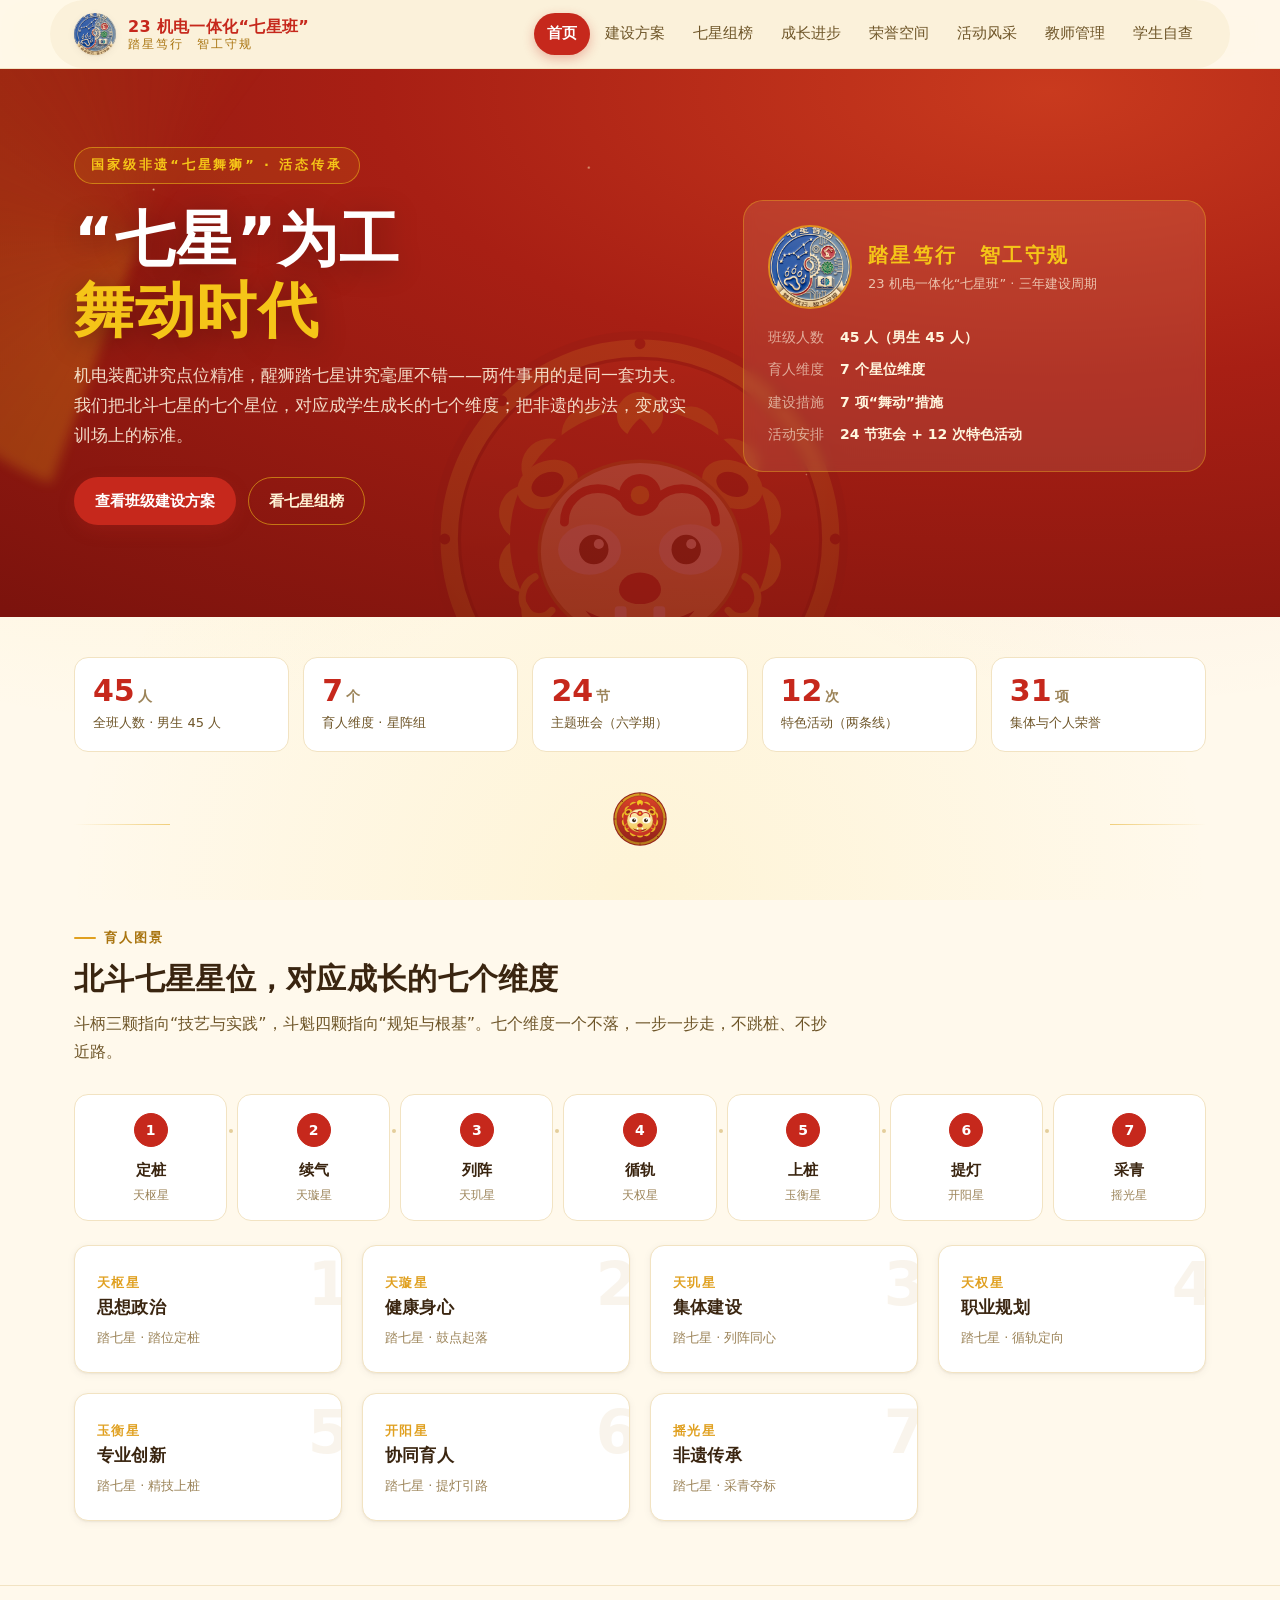
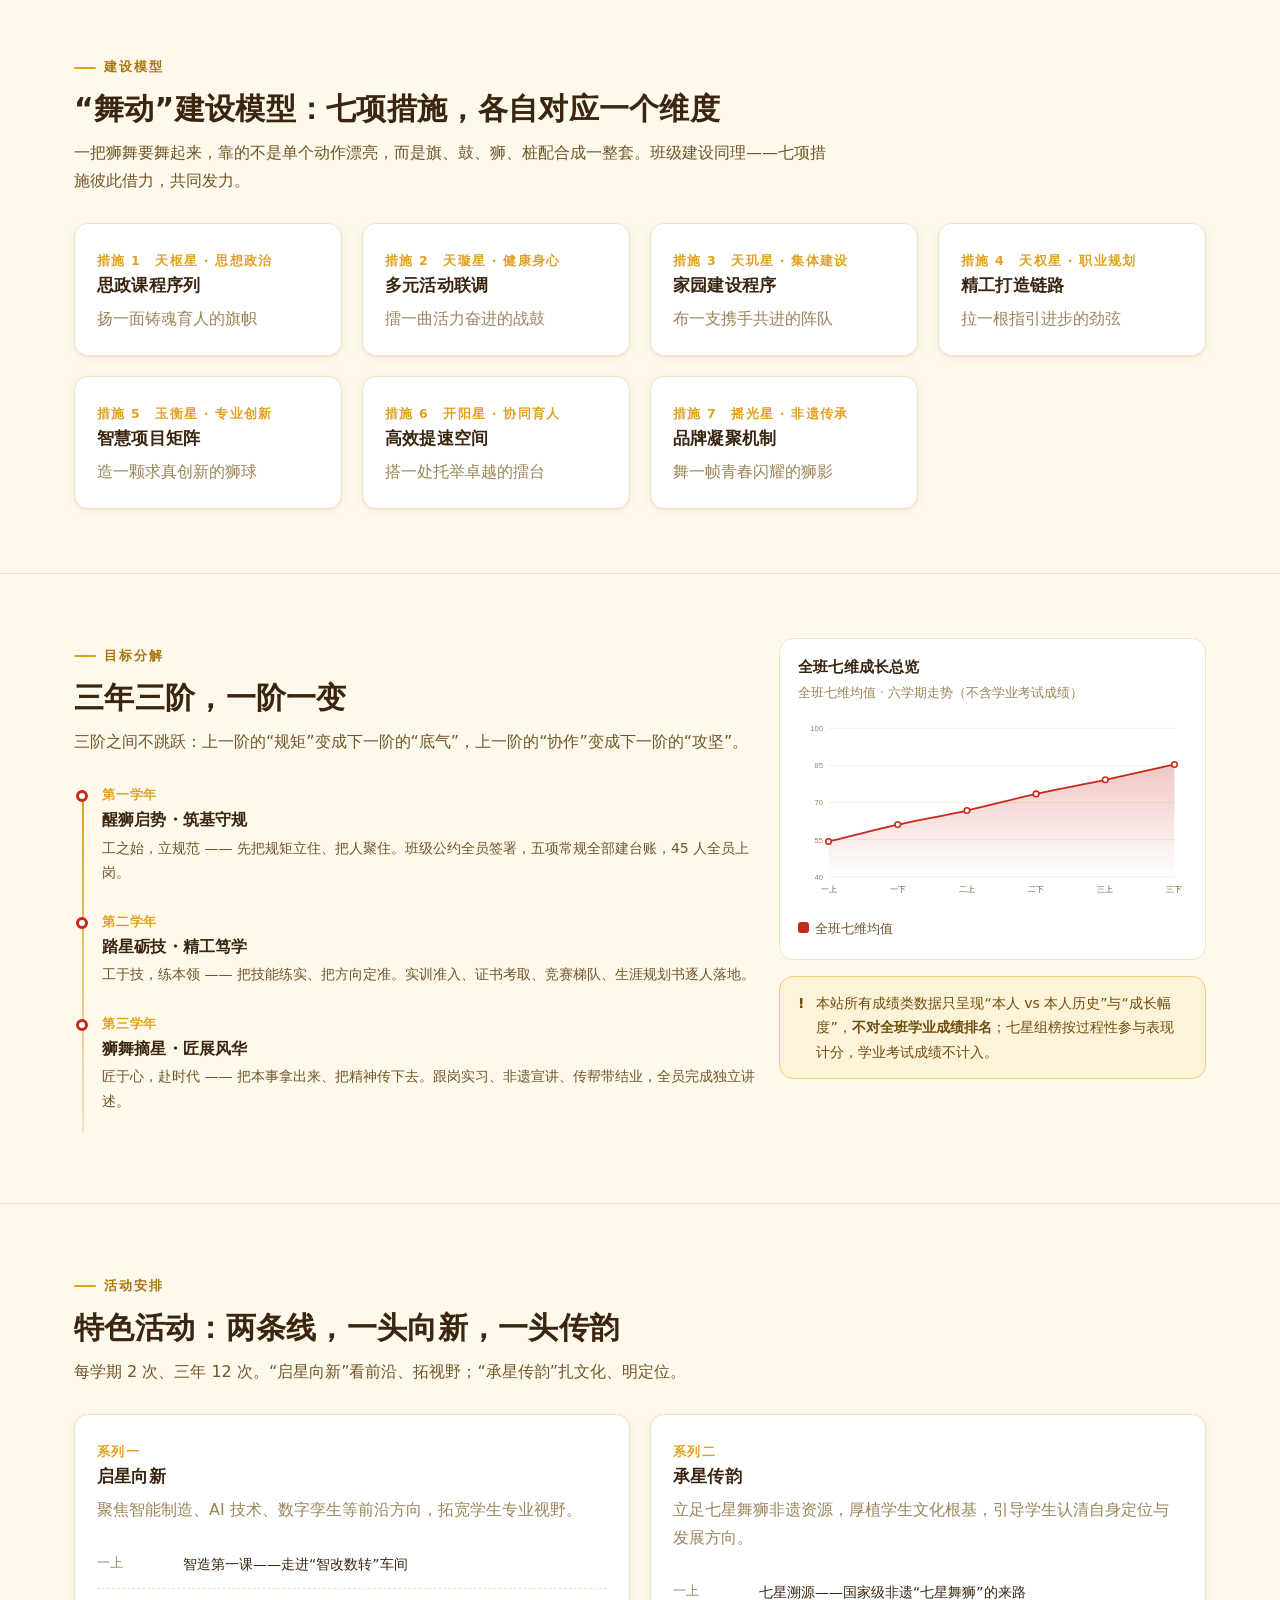
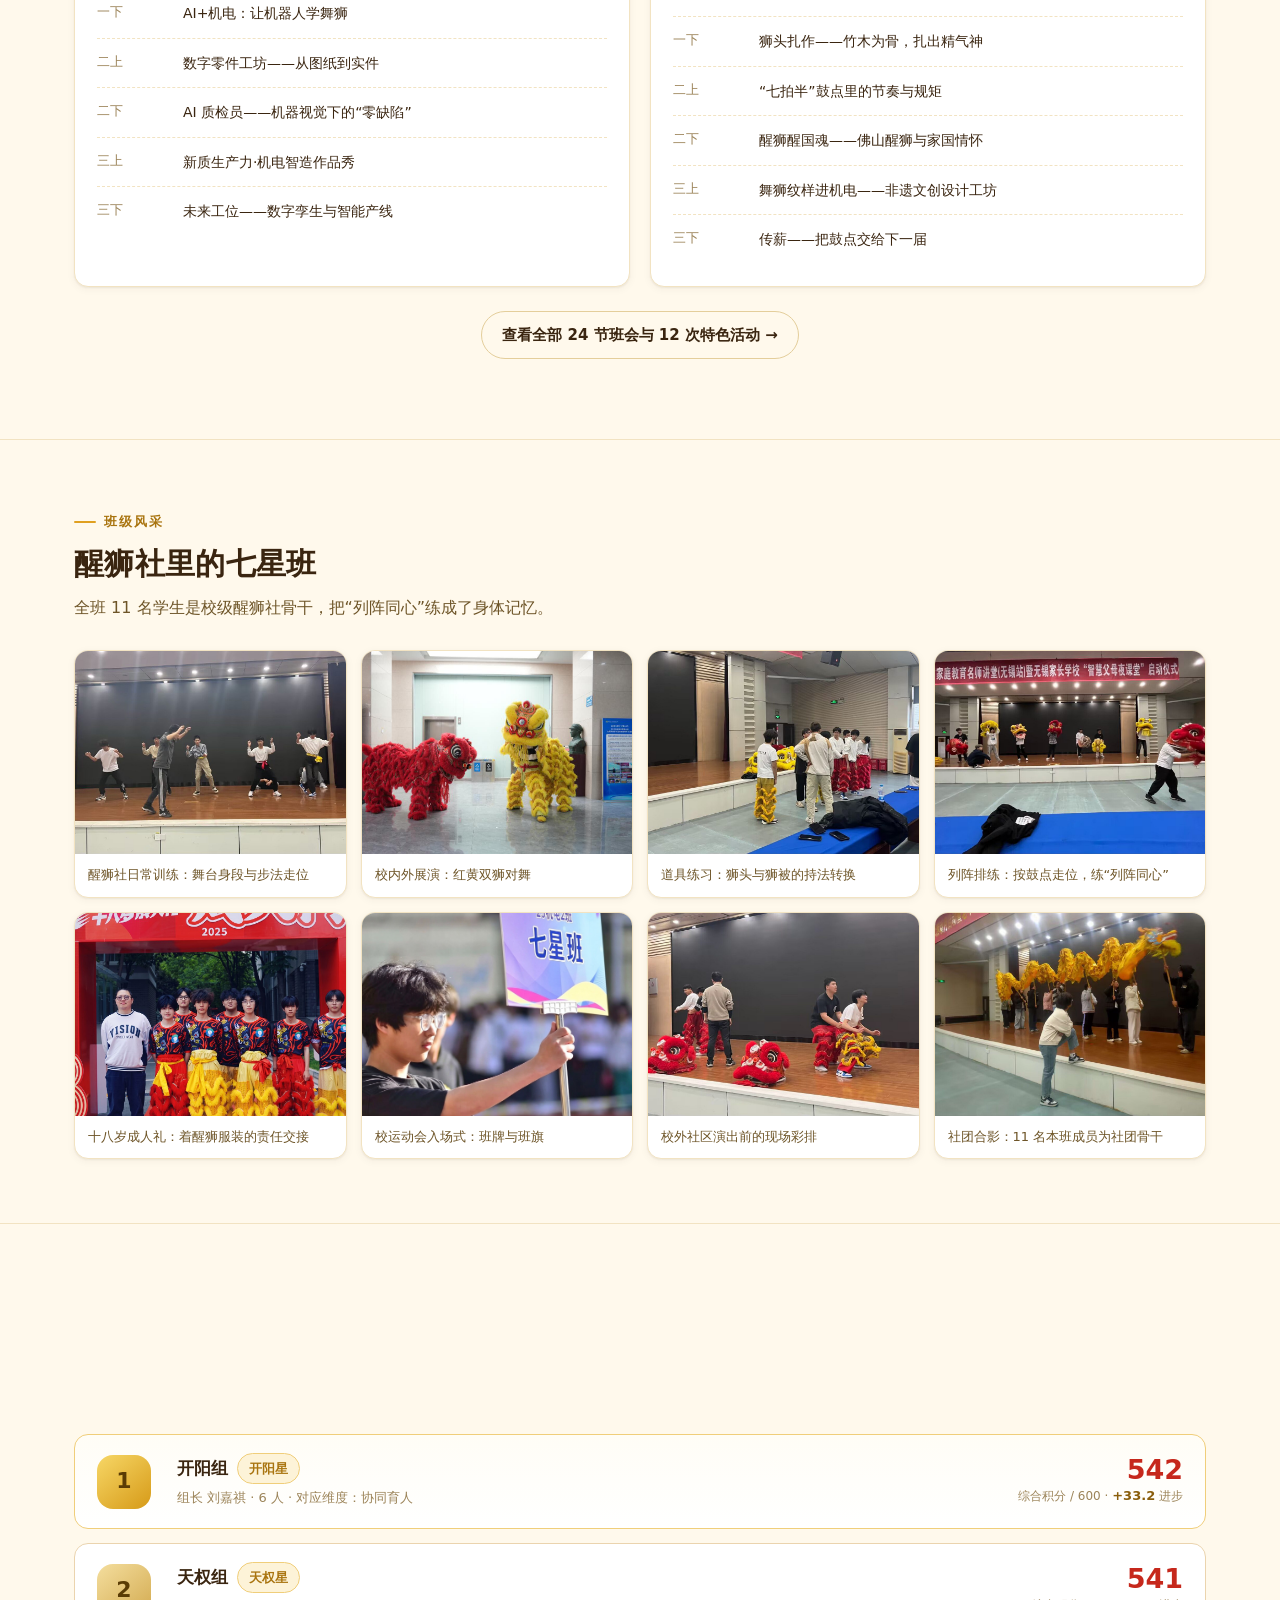
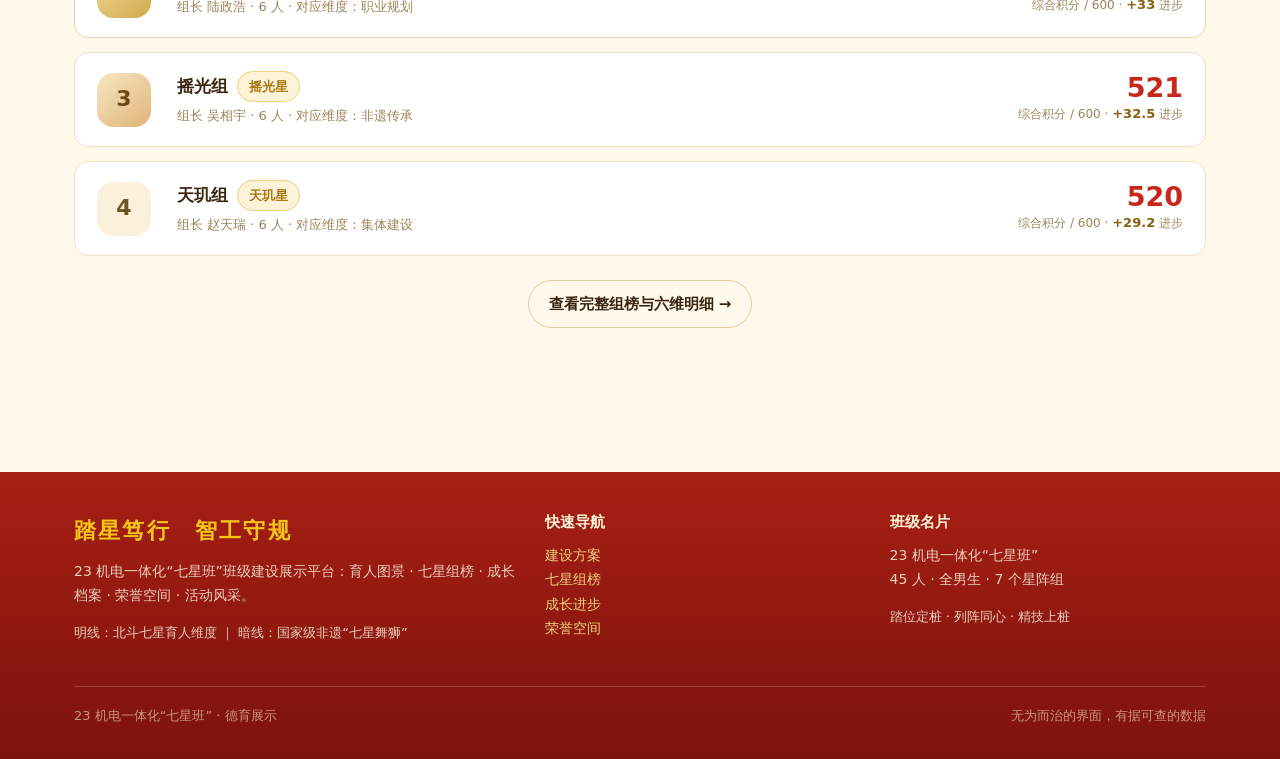
==== index.html @ bb351f82 "初始提交：23 机电一体化七星班班级网站（含活动风采页非遗学习区）" ====
<!DOCTYPE html>
<html lang="zh-CN">
<head>
<meta charset="UTF-8">
<meta name="viewport" content="width=device-width, initial-scale=1">
<title>首页 · 23 机电一体化“七星班”</title>
<meta name="description" content="23 机电一体化“七星班”班级建设展示平台：踏七星育人图景、舞动建设模型、七星组榜、成长进步与荣誉空间。">
<link rel="icon" href="assets/img/badge.jpg">
<link rel="stylesheet" href="assets/css/base.css">
<link rel="stylesheet" href="assets/css/components.css">
<link rel="stylesheet" href="assets/css/pages.css">
</head>
<body>
<a class="skip-link" href="#main">跳到主要内容</a>

<header class="site-header">
  <div class="wrap bar">
    <a class="brand" href="index.html">
      <img src="assets/img/badge.jpg" alt="七星班班徽：北斗七星、齿轮与醒狮头纹样">
      <span class="t"><b>23 机电一体化“七星班”</b><span>踏星笃行　智工守规</span></span>
    </a>
    <button class="nav-toggle" type="button" aria-label="展开导航" aria-expanded="false"><span></span></button>
    <nav class="nav" aria-label="站点导航">
      <a href="index.html">首页</a>
      <a href="plan.html">建设方案</a>
      <a href="groups.html">七星组榜</a>
      <a href="growth.html">成长进步</a>
      <a href="honor.html">荣誉空间</a>
      <a href="activities.html">活动风采</a>
      <a href="teacher.html">教师管理</a>
      <a href="student.html">学生自查</a>
    </nav>
  </div>
</header>

<main id="main">

  <!-- ============ Hero ============ -->
  <section class="hero">
    <img class="lion-watermark" src="assets/img/lion-crest.svg" alt="" aria-hidden="true" width="420" height="420">
    <div class="wrap hero-side">
      <div>
        <span class="tagline">国家级非遗“七星舞狮” · 活态传承</span>
        <h1>“七星”为工<br><em>舞动时代</em></h1>
        <p class="lead">
          机电装配讲究点位精准，醒狮踏七星讲究毫厘不错——两件事用的是同一套功夫。
          我们把北斗七星的七个星位，对应成学生成长的七个维度；把非遗的步法，变成实训场上的标准。
        </p>
        <div class="cta">
          <a class="btn btn-primary" href="plan.html">查看班级建设方案</a>
          <a class="btn btn-ghost" href="groups.html">看七星组榜</a>
        </div>
      </div>
      <aside class="hero-card">
        <div class="badge-wrap">
          <img src="assets/img/badge.jpg" alt="七星班班徽">
          <div>
            <div class="motto">踏星笃行　智工守规</div>
            <div class="sub">23 机电一体化“七星班” · 三年建设周期</div>
          </div>
        </div>
        <dl>
          <dt>班级人数</dt><dd>45 人（男生 45 人）</dd>
          <dt>育人维度</dt><dd>7 个星位维度</dd>
          <dt>建设措施</dt><dd>7 项“舞动”措施</dd>
          <dt>活动安排</dt><dd>24 节班会 + 12 次特色活动</dd>
        </dl>
      </aside>
    </div>
  </section>

  <!-- ============ 数字概览 ============ -->
  <section class="section section-tight">
    <div class="wrap">
      <div class="stats reveal" id="statRow"></div>
    </div>
  </section>

  <!-- 醒狮纹样分隔 -->
  <div class="wrap">
    <div class="orn-row reveal">
      <img class="lion-orn" src="assets/img/lion-crest.svg" alt="" aria-hidden="true" width="54" height="54">
    </div>
  </div>

  <!-- ============ 踏七星育人图景 ============ -->
  <section class="section">
    <div class="wrap">
      <div class="section-head reveal">
        <span class="eyebrow">育人图景</span>
        <h2>北斗七星星位，对应成长的七个维度</h2>
        <p class="sub">斗柄三颗指向“技艺与实践”，斗魁四颗指向“规矩与根基”。七个维度一个不落，一步一步走，不跳桩、不抄近路。</p>
      </div>
      <div class="step-track reveal" id="stepTrack"></div>
      <div class="grid g-auto mt24 reveal" id="dimGrid"></div>
    </div>
  </section>

  <!-- ============ 舞动建设模型 ============ -->
  <section class="section">
    <div class="wrap">
      <div class="section-head reveal">
        <span class="eyebrow">建设模型</span>
        <h2>“舞动”建设模型：七项措施，各自对应一个维度</h2>
        <p class="sub">一把狮舞要舞起来，靠的不是单个动作漂亮，而是旗、鼓、狮、桩配合成一整套。班级建设同理——七项措施彼此借力，共同发力。</p>
      </div>
      <div class="grid g-auto reveal" id="measureGrid"></div>
    </div>
  </section>

  <!-- ============ 三阶递进 ============ -->
  <section class="section">
    <div class="wrap split split-wide">
      <div class="reveal">
        <div class="section-head">
          <span class="eyebrow">目标分解</span>
          <h2>三年三阶，一阶一变</h2>
          <p class="sub">三阶之间不跳跃：上一阶的“规矩”变成下一阶的“底气”，上一阶的“协作”变成下一阶的“攻坚”。</p>
        </div>
        <div class="timeline" id="stageList"></div>
      </div>
      <div class="reveal">
        <div class="chart-box">
          <h3>全班七维成长总览</h3>
          <p class="hint">全班七维均值 · 六学期走势（不含学业考试成绩）</p>
          <div id="classTrend"></div>
          <div class="chart-legend">
            <span><i style="background:#C6281C"></i>全班七维均值</span>
          </div>
        </div>
        <div class="note note-gold mt16">
          <span class="ic">!</span>
          <p class="mb0">本站所有成绩类数据只呈现“本人 vs 本人历史”与“成长幅度”，<strong>不对全班学业成绩排名</strong>；七星组榜按过程性参与表现计分，学业考试成绩不计入。</p>
        </div>
      </div>
    </div>
  </section>

  <!-- ============ 特色活动两条线 ============ -->
  <section class="section">
    <div class="wrap">
      <div class="section-head reveal">
        <span class="eyebrow">活动安排</span>
        <h2>特色活动：两条线，一头向新，一头传韵</h2>
        <p class="sub">每学期 2 次、三年 12 次。“启星向新”看前沿、拓视野；“承星传韵”扎文化、明定位。</p>
      </div>
      <div class="grid g2 reveal">
        <div class="card card-flat">
          <span class="kicker">系列一</span>
          <h3>启星向新</h3>
          <p class="muted">聚焦智能制造、AI 技术、数字孪生等前沿方向，拓宽学生专业视野。</p>
          <div id="qxList"></div>
        </div>
        <div class="card card-flat">
          <span class="kicker">系列二</span>
          <h3>承星传韵</h3>
          <p class="muted">立足七星舞狮非遗资源，厚植学生文化根基，引导学生认清自身定位与发展方向。</p>
          <div id="cyList"></div>
        </div>
      </div>
      <p class="center mt24 reveal"><a class="btn btn-ghost" href="activities.html">查看全部 24 节班会与 12 次特色活动 →</a></p>
    </div>
  </section>

  <!-- ============ 风采 + 组榜速览 ============ -->
  <section class="section">
    <div class="wrap">
      <div class="section-head reveal">
        <span class="eyebrow">班级风采</span>
        <h2>醒狮社里的七星班</h2>
        <p class="sub">全班 11 名学生是校级醒狮社骨干，把“列阵同心”练成了身体记忆。</p>
      </div>
      <div class="gallery reveal" id="gallery"></div>
    </div>
  </section>

  <section class="section">
    <div class="wrap">
      <div class="section-head reveal">
        <span class="eyebrow">组榜速览</span>
        <h2>七个星阵组的当前积分</h2>
        <p class="sub" id="boardNoteText"></p>
      </div>
      <div class="rank-list reveal" id="topBoard"></div>
      <p class="center mt24 reveal"><a class="btn btn-ghost" href="groups.html">查看完整组榜与六维明细 →</a></p>
    </div>
  </section>

</main>

<footer class="site-footer">
  <div class="wrap">
    <div class="cols">
      <div>
        <div class="motto">踏星笃行　智工守规</div>
        <p>23 机电一体化“七星班”班级建设展示平台：育人图景 · 七星组榜 · 成长档案 · 荣誉空间 · 活动风采。</p>
        <p class="small">明线：北斗七星育人维度 ｜ 暗线：国家级非遗“七星舞狮”</p>
      </div>
      <div>
        <h4>快速导航</h4>
        <p><a href="plan.html">建设方案</a><br>
           <a href="groups.html">七星组榜</a><br>
           <a href="growth.html">成长进步</a><br>
           <a href="honor.html">荣誉空间</a></p>
      </div>
      <div>
        <h4>班级名片</h4>
        <p>23 机电一体化“七星班”<br>45 人 · 全男生 · 7 个星阵组</p>
        <p class="small">踏位定桩 · 列阵同心 · 精技上桩</p>
      </div>
    </div>
    <div class="legal">
      <span>23 机电一体化“七星班” · 德育展示</span>
      <span>无为而治的界面，有据可查的数据</span>
    </div>
  </div>
</footer>

<script src="assets/js/data.js"></script>
<script src="assets/js/charts.js"></script>
<script src="assets/js/ui.js"></script>
<script>
QXUI.onReady(function () {
  var U = QXUI, D = U.data, esc = U.esc;

  /* --- 数字概览 --- */
  var totalActs = D.activities.length;
  U.qs('#statRow').innerHTML = [
    ['45', '人', '全班人数 · 男生 45 人'],
    ['7', '个', '育人维度 · 星阵组'],
    ['24', '节', '主题班会（六学期）'],
    ['12', '次', '特色活动（两条线）'],
    ['31', '项', '集体与个人荣誉']
  ].map(function (x) {
    return '<div class="stat"><div class="v num">' + x[0] + '<small>' + x[1] + '</small></div>' +
      '<div class="k">' + esc(x[2]) + '</div></div>';
  }).join('');

  /* --- 踏七星桩位条 --- */
  U.qs('#stepTrack').innerHTML = D.steps.map(function (s, i) {
    return '<div class="step done"><div class="dot">' + (i + 1) + '</div>' +
      '<div class="nm">' + esc(s.name) + '</div><div class="st">' + esc(s.star) + '</div></div>';
  }).join('');

  /* --- 七维卡片 --- */
  U.qs('#dimGrid').innerHTML = D.dims.map(function (d, i) {
    return '<article class="card card-flat card-star" data-star="' + (i + 1) + '">' +
      '<span class="kicker">' + esc(d.star) + '</span>' +
      '<h3>' + esc(d.name) + '</h3>' +
      '<p class="muted small mb0">踏七星 · ' + esc(d.hint) + '</p></article>';
  }).join('');

  /* --- 舞动建设模型 --- */
  var MEASURES = [
    ['思政课程序列', '扬一面铸魂育人的旗帜', '天枢星 · 思想政治'],
    ['多元活动联调', '擂一曲活力奋进的战鼓', '天璇星 · 健康身心'],
    ['家园建设程序', '布一支携手共进的阵队', '天玑星 · 集体建设'],
    ['精工打造链路', '拉一根指引进步的劲弦', '天权星 · 职业规划'],
    ['智慧项目矩阵', '造一颗求真创新的狮球', '玉衡星 · 专业创新'],
    ['高效提速空间', '搭一处托举卓越的擂台', '开阳星 · 协同育人'],
    ['品牌凝聚机制', '舞一帧青春闪耀的狮影', '摇光星 · 非遗传承']
  ];
  U.qs('#measureGrid').innerHTML = MEASURES.map(function (m, i) {
    return '<article class="card card-flat"><span class="kicker">措施 ' + (i + 1) + '　' + esc(m[2]) + '</span>' +
      '<h3>' + esc(m[0]) + '</h3><p class="muted mb0">' + esc(m[1]) + '</p></article>';
  }).join('');

  /* --- 三阶递进 --- */
  var STAGES = [
    ['第一学年', '醒狮启势・筑基守规', '工之始，立规范 —— 先把规矩立住、把人聚住。班级公约全员签署，五项常规全部建台账，45 人全员上岗。'],
    ['第二学年', '踏星砺技・精工笃学', '工于技，练本领 —— 把技能练实、把方向定准。实训准入、证书考取、竞赛梯队、生涯规划书逐人落地。'],
    ['第三学年', '狮舞摘星・匠展风华', '匠于心，赴时代 —— 把本事拿出来、把精神传下去。跟岗实习、非遗宣讲、传帮带结业，全员完成独立讲述。']
  ];
  U.qs('#stageList').innerHTML = STAGES.map(function (s) {
    return '<div class="tl-item"><div class="when">' + esc(s[0]) + '</div>' +
      '<h4>' + esc(s[1]) + '</h4><p>' + esc(s[2]) + '</p></div>';
  }).join('');

  /* --- 全班七维趋势 --- */
  var labels = D.meta.termShort;
  var series = labels.map(function (_, t) {
    return U.r1(U.avg(D.students.map(function (s) { return U.termAvg(s, t); })));
  });
  QXChart.line(U.qs('#classTrend'), {
    labels: labels,
    series: [{ name: '全班七维均值', color: '#C6281C', values: series }],
    min: 40, max: 100
  });

  /* --- 两条特色活动线 --- */
  function acts(series) {
    return D.activities.filter(function (a) { return a.kind === '特色' && a.series === series; });
  }
  U.qs('#qxList').innerHTML = acts('启星向新').map(function (a) {
    return '<div class="hl-item"><span class="k">' + esc(a.termShort) + '</span>' +
      '<span class="v">' + esc(a.title) + '</span></div>';
  }).join('');
  U.qs('#cyList').innerHTML = acts('承星传韵').map(function (a) {
    return '<div class="hl-item"><span class="k">' + esc(a.termShort) + '</span>' +
      '<span class="v">' + esc(a.title) + '</span></div>';
  }).join('');

  /* --- 照片墙 --- */
  var PHOTOS = [
    ['assets/img/lion-train2.jpg', '醒狮社日常训练：舞台身段与步法走位'],
    ['assets/img/lion-perform.jpg', '校内外展演：红黄双狮对舞'],
    ['assets/img/lion-train6.jpg', '道具练习：狮头与狮被的持法转换'],
    ['assets/img/lion-train7.jpg', '列阵排练：按鼓点走位，练“列阵同心”'],
    ['assets/img/adult-ceremony.jpg', '十八岁成人礼：着醒狮服装的责任交接'],
    ['assets/img/sport-banner.jpg', '校运动会入场式：班牌与班旗'],
    ['assets/img/lion-train4.jpg', '校外社区演出前的现场彩排'],
    ['assets/img/lion-train8.jpg', '社团合影：11 名本班成员为社团骨干']
  ];
  U.qs('#gallery').innerHTML = PHOTOS.map(function (p) {
    return '<figure><img src="' + p[0] + '" alt="' + esc(p[1]) + '" loading="lazy">' +
      '<figcaption>' + esc(p[1]) + '</figcaption></figure>';
  }).join('');

  /* --- 组榜速览 --- */
  U.qs('#boardNoteText').textContent = D.meta.boardNote;
  var top = D.board.slice(0, 4);
  U.qs('#topBoard').innerHTML = top.map(function (b, i) {
    return '<div class="rank-item top' + (i + 1) + '">' +
      '<div class="rank-badge num">' + (i + 1) + '</div>' +
      '<div class="rank-main"><div class="name">' + esc(b.name) +
        U.chip(b.star, 'chip-gold') + '</div>' +
        '<div class="meta">组长 ' + esc(b.leader) + ' · ' + b.size + ' 人 · 对应维度：' + esc(b.dim) + '</div>' +
      '</div>' +
      '<div class="rank-total"><div class="v num">' + b.total + '</div>' +
        '<div class="k">综合积分 / 600 · <span class="rank-delta">+' + b.delta + '</span> 进步</div></div>' +
    '</div>';
  }).join('');
});
</script>
</body>
</html>
---- assets/css/base.css ----
/* ============================================================
   七星班班级网站 · 基础层
   设计语言：醒狮红 + 鎏金黄（红黄为主色），辅以暖米底与深褐文字
   ============================================================ */

:root {
  /* 主红 */
  --red:        #C6281C;
  --red-deep:   #8E1610;
  --red-bright: #E0391F;
  --red-soft:   #FDECE7;

  /* 主黄 / 鎏金 */
  --gold:       #E0A020;
  --gold-bright:#F5C518;
  --gold-deep:  #A9740F;
  --gold-line:  #F0CE7A;
  --gold-soft:  #FDF3D8;

  /* 深红（Hero / 页头 / 页脚） */
  --wine:       #7C130D;
  --wine-2:     #A81F14;
  --wine-3:     #C93A1E;

  /* 中性（暖米底 + 深褐字） */
  --bg:         #FFF9EC;
  --surface:    #FFFFFF;
  --surface-2:  #FBF1DA;
  --line:       #F2E3C2;
  --line-2:     #E4CE9B;
  --ink:        #3A2510;
  --ink-2:      #6E5528;
  --muted:      #9C8459;

  /* 状态（保持红黄体系） */
  --ok:         #8A5E0C;
  --ok-soft:    #FCEFD2;
  --warn:       #B47814;
  --warn-soft:  #FCEFD2;
  --info:       #A81F14;
  --info-soft:  #FDECE7;

  /* 尺度 */
  --r-sm: 8px;
  --r:    14px;
  --r-lg: 20px;
  --r-xl: 28px;
  --shadow-sm: 0 1px 2px rgba(58, 37, 16, .06), 0 2px 8px rgba(58, 37, 16, .05);
  --shadow:    0 2px 6px rgba(58, 37, 16, .08), 0 10px 28px rgba(58, 37, 16, .07);
  --shadow-lg: 0 8px 20px rgba(58, 37, 16, .12), 0 24px 60px rgba(58, 37, 16, .12);
  --maxw: 1180px;
  --pad: 24px;

  /* 字体 */
  --font: "Microsoft YaHei", "PingFang SC", "Hiragino Sans GB",
          "Source Han Sans SC", "Noto Sans CJK SC", system-ui, -apple-system, sans-serif;
  --font-num: "DIN Alternate", "Bahnschrift", "Segoe UI", var(--font);
}

*, *::before, *::after { box-sizing: border-box; }

html { -webkit-text-size-adjust: 100%; scroll-behavior: smooth; }

body {
  margin: 0;
  font-family: var(--font);
  font-size: 16px;
  line-height: 1.75;
  color: var(--ink);
  background: var(--bg);
  /* 暖黄底 + 淡金/淡红晕（纯 CSS，无外链图片） */
  background-image:
    radial-gradient(circle at 10% 12%, rgba(245, 197, 24, .16), transparent 44%),
    radial-gradient(circle at 90% 6%,  rgba(198, 40, 28, .10), transparent 46%),
    radial-gradient(circle at 50% 100%, rgba(245, 197, 24, .10), transparent 52%);
  background-attachment: fixed;
}

img { max-width: 100%; display: block; }
a { color: var(--red); text-decoration: none; }
a:hover { text-decoration: underline; }
button, input, select, textarea { font: inherit; color: inherit; }

h1, h2, h3, h4 { margin: 0; line-height: 1.35; font-weight: 700; letter-spacing: .01em; }
p { margin: 0 0 1em; }
ul, ol { margin: 0 0 1em; padding-left: 1.35em; }

:focus-visible {
  outline: 3px solid var(--gold);
  outline-offset: 2px;
  border-radius: 4px;
}

/* ---------------- 布局 ---------------- */
.wrap { width: 100%; max-width: var(--maxw); margin: 0 auto; padding: 0 var(--pad); }
.wrap-wide { max-width: 1360px; }

.section { padding: 64px 0; }
.section-tight { padding: 40px 0; }
.section + .section { border-top: 1px solid var(--line); }

.section-head { margin-bottom: 28px; }
.section-head .eyebrow {
  display: inline-flex; align-items: center; gap: 8px;
  font-size: 13px; font-weight: 700; letter-spacing: .16em;
  color: var(--gold-deep); text-transform: uppercase;
  margin-bottom: 10px;
}
.section-head .eyebrow::before {
  content: ""; width: 22px; height: 2px; background: var(--gold); border-radius: 2px;
}
.section-head h2 { font-size: 30px; color: var(--ink); }
.section-head .sub { margin-top: 10px; color: var(--ink-2); max-width: 74ch; }

.grid { display: grid; gap: 20px; }
.g2 { grid-template-columns: repeat(2, minmax(0, 1fr)); }
.g3 { grid-template-columns: repeat(3, minmax(0, 1fr)); }
.g4 { grid-template-columns: repeat(4, minmax(0, 1fr)); }
.g-auto { grid-template-columns: repeat(auto-fit, minmax(260px, 1fr)); }
.g-auto-sm { grid-template-columns: repeat(auto-fit, minmax(190px, 1fr)); }

/* ---------------- 顶部导航 ---------------- */
.site-header {
  position: sticky; top: 0; z-index: 60;
  background: rgba(255, 249, 236, .9);
  backdrop-filter: saturate(180%) blur(14px);
  border-bottom: 1px solid var(--line);
}
.site-header .bar {
  display: flex; align-items: center; gap: 18px;
  height: 68px;
}
.brand { display: flex; align-items: center; gap: 12px; flex: none; }
.brand img { width: 42px; height: 42px; border-radius: 50%; box-shadow: var(--shadow-sm); }
.brand .t { line-height: 1.25; }
.brand .t b { display: block; font-size: 16px; letter-spacing: .02em; }
.brand .t span { display: block; font-size: 11.5px; color: var(--gold-deep); letter-spacing: .16em; }

.nav { margin-left: auto; display: flex; align-items: center; gap: 2px; flex-wrap: wrap; }
.nav a {
  padding: 8px 13px; border-radius: 999px;
  font-size: 14.5px; color: var(--ink-2); white-space: nowrap;
}
.nav a:hover { background: var(--gold-soft); color: var(--ink); text-decoration: none; }
.nav a[aria-current="page"] {
  background: var(--red); color: #fff; font-weight: 700;
  box-shadow: 0 4px 12px rgba(198, 40, 28, .3);
}
.nav-toggle {
  display: none; margin-left: auto;
  width: 42px; height: 42px; border: 1px solid var(--line-2);
  background: var(--surface); border-radius: 10px; cursor: pointer;
  align-items: center; justify-content: center;
}
.nav-toggle span {
  display: block; width: 18px; height: 2px; background: var(--ink); border-radius: 2px;
  box-shadow: 0 -6px 0 var(--ink), 0 6px 0 var(--ink);
}

/* ---------------- 页脚 ---------------- */
.site-footer {
  margin-top: 64px; padding: 40px 0 32px;
  background: linear-gradient(180deg, var(--wine-2), var(--wine));
  color: rgba(255, 246, 224, .82);
  font-size: 14px;
}
.site-footer a { color: var(--gold-line); }
.site-footer .cols { display: grid; grid-template-columns: 1.4fr 1fr 1fr; gap: 28px; }
.site-footer h4 { color: #FFF3D6; font-size: 15px; margin-bottom: 10px; }
.site-footer .motto {
  font-size: 22px; color: var(--gold-bright); font-weight: 700; letter-spacing: .1em;
  margin-bottom: 8px;
}
.site-footer .legal {
  margin-top: 28px; padding-top: 18px;
  border-top: 1px solid rgba(255, 240, 200, .2);
  display: flex; justify-content: space-between; gap: 16px; flex-wrap: wrap;
  color: rgba(255, 240, 200, .58); font-size: 13px;
}

/* ---------------- 工具类 ---------------- */
.muted { color: var(--muted); }
.small { font-size: 13px; }
.center { text-align: center; }
.nowrap { white-space: nowrap; }
.mt0 { margin-top: 0; } .mb0 { margin-bottom: 0; }
.mt8 { margin-top: 8px; } .mt16 { margin-top: 16px; } .mt24 { margin-top: 24px; }
.hide { display: none !important; }
.num { font-family: var(--font-num); font-variant-numeric: tabular-nums; }

.skip-link {
  position: absolute; left: -9999px; top: 0; z-index: 100;
  background: var(--red); color: #fff; padding: 10px 16px; border-radius: 0 0 10px 0;
}
.skip-link:focus { left: 0; }

/* ---------------- 醒狮装饰 ---------------- */
.lion-watermark {
  position: absolute; pointer-events: none; user-select: none;
  opacity: .13; filter: saturate(.9);
}
.lion-orn {
  width: 54px; height: 54px; opacity: .95;
  margin: 0 auto 10px;
}
.orn-row { display: flex; align-items: center; justify-content: center; gap: 14px; }
.orn-row::before, .orn-row::after {
  content: ""; height: 1px; width: 96px;
  background: linear-gradient(90deg, transparent, var(--gold-line));
}
.orn-row::after { background: linear-gradient(90deg, var(--gold-line), transparent); }

/* ---------------- 入场动效 ---------------- */
.reveal { opacity: 0; transform: translateY(14px); }
.reveal.in {
  opacity: 1; transform: none;
  transition: opacity .6s cubic-bezier(.22,.61,.36,1), transform .6s cubic-bezier(.22,.61,.36,1);
}

@media (prefers-reduced-motion: reduce) {
  html { scroll-behavior: auto; }
  *, *::before, *::after {
    animation-duration: .001ms !important;
    animation-iteration-count: 1 !important;
    transition-duration: .001ms !important;
  }
  .reveal { opacity: 1; transform: none; }
}

/* ---------------- 响应式 ---------------- */
@media (max-width: 980px) {
  .g4 { grid-template-columns: repeat(2, minmax(0, 1fr)); }
  .g3 { grid-template-columns: repeat(2, minmax(0, 1fr)); }
  .site-footer .cols { grid-template-columns: 1fr 1fr; }
}

@media (max-width: 760px) {
  :root { --pad: 16px; }
  body { font-size: 15px; }
  .section { padding: 44px 0; }
  .section-head h2 { font-size: 23px; }
  .nav-toggle { display: flex; }
  .nav {
    display: none; position: absolute; left: 0; right: 0; top: 68px;
    flex-direction: column; align-items: stretch; gap: 4px;
    background: var(--surface); border-bottom: 1px solid var(--line);
    padding: 12px 16px 18px; box-shadow: var(--shadow);
  }
  .nav.open { display: flex; }
  .nav a { padding: 11px 14px; border-radius: 10px; }
  .g2, .g3, .g4 { grid-template-columns: 1fr; }
  .site-footer .cols { grid-template-columns: 1fr; }
  .stats { grid-template-columns: repeat(2, minmax(0, 1fr)); }
}
---- assets/css/components.css ----
/* ============================================================
   七星班班级网站 · 组件层
   ============================================================ */

/* ---------------- 卡片 ---------------- */
.card {
  background: var(--surface);
  border: 1px solid var(--line);
  border-radius: var(--r);
  padding: 22px;
  box-shadow: var(--shadow-sm);
  transition: transform .28s cubic-bezier(.22,.61,.36,1), box-shadow .28s;
}
.card:hover { transform: translateY(-3px); box-shadow: var(--shadow); }
.card-flat:hover { transform: none; box-shadow: var(--shadow-sm); }
.card > h3 { font-size: 17px; margin-bottom: 8px; }
.card .kicker { font-size: 12.5px; color: var(--gold); font-weight: 700; letter-spacing: .1em; }

.card-star { position: relative; overflow: hidden; }
.card-star::after {
  content: attr(data-star);
  position: absolute; right: -6px; top: -14px;
  font-size: 60px; font-weight: 800; color: rgba(192, 138, 46, .09);
  letter-spacing: -.04em; pointer-events: none;
}

/* ---------------- 徽标 / 标签 ---------------- */
.chip {
  display: inline-flex; align-items: center; gap: 6px;
  padding: 4px 11px; border-radius: 999px;
  font-size: 12.5px; font-weight: 700; line-height: 1.7;
  background: var(--surface-2); color: var(--ink-2);
  border: 1px solid var(--line);
  white-space: nowrap;
}
.chip-red  { background: var(--red-soft);   color: var(--red-deep); border-color: #F3CFC7; }
.chip-gold { background: var(--gold-soft);  color: var(--gold-deep); border-color: var(--gold-line); }
.chip-ok   { background: var(--ok-soft);    color: var(--ok);       border-color: #C6E2D4; }
.chip-info { background: var(--red-soft);   color: var(--red-deep); border-color: #F3CFC7; }
.chip-warn { background: var(--warn-soft);  color: var(--warn);     border-color: #EBD9B2; }
.chip-wine { background: var(--wine-2);     color: #FFE9A8;         border-color: var(--wine-3); }
.chips { display: flex; flex-wrap: wrap; gap: 8px; }

/* ---------------- 按钮 ---------------- */
.btn {
  display: inline-flex; align-items: center; justify-content: center; gap: 8px;
  padding: 10px 20px; border-radius: 999px; border: 1px solid transparent;
  font-size: 15px; font-weight: 700; cursor: pointer; background: var(--surface-2);
  color: var(--ink); transition: transform .18s, box-shadow .18s, background .18s;
}
.btn:hover { transform: translateY(-1px); text-decoration: none; }
.btn-primary { background: var(--red); color: #fff; box-shadow: 0 6px 16px rgba(179,39,30,.26); }
.btn-primary:hover { background: var(--red-deep); }
.btn-ghost { background: transparent; border-color: var(--line-2); }
.btn-ghost:hover { background: var(--surface-2); }
.btn-sm { padding: 7px 14px; font-size: 13.5px; }
.btn:disabled { opacity: .5; cursor: not-allowed; transform: none; }

/* ---------------- 数据条 / 统计 ---------------- */
.stats { display: grid; grid-template-columns: repeat(auto-fit, minmax(140px, 1fr)); gap: 14px; }
.stat {
  background: var(--surface); border: 1px solid var(--line);
  border-radius: var(--r); padding: 16px 18px;
}
.stat .v { font-family: var(--font-num); font-size: 30px; font-weight: 800; color: var(--red); line-height: 1.15; }
.stat .v small { font-size: 14px; font-weight: 700; color: var(--muted); margin-left: 3px; }
.stat .k { font-size: 13px; color: var(--ink-2); margin-top: 4px; }

/* ---------------- 进度条 ---------------- */
.bar { height: 9px; border-radius: 999px; background: var(--surface-2); overflow: hidden; }
.bar > i {
  display: block; height: 100%; border-radius: 999px;
  background: linear-gradient(90deg, var(--gold), var(--red));
  transition: width .8s cubic-bezier(.22,.61,.36,1);
}
.bar.sm { height: 6px; }
.bar-row { display: grid; grid-template-columns: 96px 1fr 52px; align-items: center; gap: 12px; margin-bottom: 11px; }
.bar-row .n { font-size: 13.5px; color: var(--ink-2); }
.bar-row .v { font-family: var(--font-num); font-size: 14px; font-weight: 700; text-align: right; }

/* ---------------- 表格 ---------------- */
.table-wrap { overflow-x: auto; border: 1px solid var(--line); border-radius: var(--r); background: var(--surface); }
table.tb { width: 100%; border-collapse: collapse; font-size: 14px; min-width: 640px; }
table.tb caption {
  caption-side: top; text-align: left; padding: 14px 16px 10px;
  font-weight: 700; color: var(--ink); font-size: 15px;
}
table.tb thead th {
  background: var(--surface-2); color: var(--ink);
  font-size: 13px; font-weight: 700; text-align: left;
  padding: 11px 14px; border-bottom: 1px solid var(--line-2); white-space: nowrap;
}
table.tb tbody td { padding: 11px 14px; border-bottom: 1px solid var(--line); vertical-align: top; }
table.tb tbody tr:last-child td { border-bottom: 0; }
table.tb tbody tr:hover td { background: #FDFAF5; }
table.tb .c { text-align: center; }
table.tb .n { font-family: var(--font-num); font-variant-numeric: tabular-nums; }

/* ---------------- 榜单 ---------------- */
.rank-list { display: grid; gap: 14px; }
.rank-item {
  display: grid; grid-template-columns: 62px 1fr auto; align-items: center; gap: 18px;
  background: var(--surface); border: 1px solid var(--line);
  border-radius: var(--r); padding: 18px 22px;
  transition: transform .25s, box-shadow .25s, border-color .25s;
}
.rank-item:hover { transform: translateY(-2px); box-shadow: var(--shadow); }
.rank-item.top1 { border-color: var(--gold-line); background: linear-gradient(180deg, #FFFDF6, #FFFFFF); }
.rank-item.top2 { border-color: #EBD4AE; }
.rank-item.top3 { border-color: #EFDCC0; }
.rank-badge {
  width: 54px; height: 54px; border-radius: 16px;
  display: flex; align-items: center; justify-content: center;
  font-family: var(--font-num); font-size: 22px; font-weight: 800;
  background: var(--surface-2); color: var(--ink-2);
}
.rank-item.top1 .rank-badge { background: linear-gradient(140deg, #F7D766, #D69A18); color: #5A3C05; }
.rank-item.top2 .rank-badge { background: linear-gradient(140deg, #F4DE9E, #D2A94E); color: #5A3C05; }
.rank-item.top3 .rank-badge { background: linear-gradient(140deg, #F7E7C4, #E0B478); color: #6B4A16; }
.rank-main .name { font-size: 17px; font-weight: 700; display: flex; align-items: center; gap: 9px; flex-wrap: wrap; }
.rank-main .meta { font-size: 13px; color: var(--muted); margin-top: 3px; }
.rank-total { text-align: right; }
.rank-total .v { font-family: var(--font-num); font-size: 27px; font-weight: 800; color: var(--red); line-height: 1.1; }
.rank-total .k { font-size: 12px; color: var(--muted); }
.rank-delta { font-size: 13px; font-weight: 700; color: var(--ok); }

/* ---------------- 踏七星桩位条 ---------------- */
.step-track { display: grid; grid-template-columns: repeat(7, 1fr); gap: 10px; }
.step {
  position: relative; text-align: center;
  padding: 18px 8px 14px; border-radius: var(--r);
  background: var(--surface); border: 1px solid var(--line);
  transition: transform .25s, box-shadow .25s;
}
.step:hover { transform: translateY(-3px); box-shadow: var(--shadow); }
.step .dot {
  width: 34px; height: 34px; margin: 0 auto 10px; border-radius: 50%;
  display: flex; align-items: center; justify-content: center;
  background: var(--gold-soft); color: #7A5510;
  font-weight: 800; font-size: 14px; border: 1px solid var(--gold-line);
}
.step.done .dot { background: var(--red); color: #fff; border-color: var(--red); }
.step .nm { font-size: 15px; font-weight: 700; }
.step .st { font-size: 12px; color: var(--muted); margin-top: 2px; }
.step::after {
  content: ""; position: absolute; right: -7px; top: 34px;
  width: 4px; height: 4px; border-radius: 50%; background: var(--line-2);
}
.step:last-child::after { display: none; }

/* ---------------- 时间轴 ---------------- */
.timeline { position: relative; padding-left: 28px; }
.timeline::before {
  content: ""; position: absolute; left: 8px; top: 6px; bottom: 6px;
  width: 2px; background: linear-gradient(180deg, var(--gold), var(--line));
}
.tl-item { position: relative; padding-bottom: 26px; }
.tl-item::before {
  content: ""; position: absolute; left: -26px; top: 6px;
  width: 12px; height: 12px; border-radius: 50%;
  background: var(--surface); border: 3px solid var(--red);
}
.tl-item .when { font-size: 12.5px; font-weight: 700; color: var(--gold); letter-spacing: .06em; }
.tl-item h4 { font-size: 16px; margin: 3px 0 5px; }
.tl-item p { margin: 0; font-size: 14px; color: var(--ink-2); }

/* ---------------- 图表容器 ---------------- */
.chart-box { background: var(--surface); border: 1px solid var(--line); border-radius: var(--r); padding: 18px; }
.chart-box > h3 { font-size: 15px; margin-bottom: 4px; }
.chart-box .hint { font-size: 12.5px; color: var(--muted); margin-bottom: 10px; }
.chart-box svg { width: 100%; height: auto; display: block; overflow: visible; }
.chart-legend { display: flex; flex-wrap: wrap; gap: 14px; margin-top: 10px; font-size: 13px; color: var(--ink-2); }
.chart-legend i { display: inline-block; width: 11px; height: 11px; border-radius: 3px; margin-right: 6px; }

/* ---------------- 照片墙 ---------------- */
.gallery { display: grid; grid-template-columns: repeat(auto-fill, minmax(230px, 1fr)); gap: 14px; }
.gallery figure {
  margin: 0; border-radius: var(--r); overflow: hidden; background: var(--surface);
  border: 1px solid var(--line); box-shadow: var(--shadow-sm);
}
.gallery img { width: 100%; aspect-ratio: 4 / 3; object-fit: cover; transition: transform .5s cubic-bezier(.22,.61,.36,1); }
.gallery figure:hover img { transform: scale(1.05); }
.gallery figcaption { padding: 10px 13px; font-size: 13px; color: var(--ink-2); }
/* 证书墙：完整显示不裁切 */
.gallery.cert img { object-fit: contain; aspect-ratio: 3 / 2; background: var(--surface-2); padding: 6px; }
.gallery.cert figure:hover img { transform: none; }
.gallery.cert figure.wide { grid-column: span 2; }
.gallery.cert figure.wide img { aspect-ratio: 2 / 1; }
@media (max-width: 760px) { .gallery.cert figure.wide { grid-column: span 1; } }

/* ---------------- 荣誉墙 ---------------- */
.honor {
  display: flex; gap: 14px; align-items: flex-start;
  background: var(--surface); border: 1px solid var(--line);
  border-left: 4px solid var(--gold);
  border-radius: 0 var(--r) var(--r) 0; padding: 16px 18px;
}
.honor .ic {
  flex: none; width: 40px; height: 40px; border-radius: 12px;
  display: flex; align-items: center; justify-content: center;
  background: var(--gold-soft); color: #7A5510; font-weight: 800;
}
.honor .bd h4 { font-size: 15px; margin-bottom: 3px; }
.honor .bd .meta { font-size: 12.5px; color: var(--muted); }

/* ---------------- 提示块 ---------------- */
.note {
  display: flex; gap: 12px; align-items: flex-start;
  padding: 14px 18px; border-radius: var(--r);
  background: var(--gold-soft); border: 1px solid var(--gold-line); color: #7A5510;
  font-size: 14px;
}
.note .ic { flex: none; font-weight: 800; }
.note-gold { background: var(--gold-soft); border-color: var(--gold-line); color: #6E4D0F; }
.note-red  { background: var(--red-soft);  border-color: #F3CFC7; color: #7E1710; }
.note p:last-child { margin-bottom: 0; }

/* ---------------- 表单 ---------------- */
.field { margin-bottom: 16px; }
.field label { display: block; font-size: 13.5px; font-weight: 700; margin-bottom: 6px; color: var(--ink-2); }
.field .hint { font-size: 12.5px; color: var(--muted); margin-top: 5px; }
input[type="text"], input[type="number"], input[type="search"], select, textarea {
  width: 100%; padding: 10px 13px; border-radius: 10px;
  border: 1px solid var(--line-2); background: var(--surface);
  transition: border-color .18s, box-shadow .18s;
}
input:focus, select:focus, textarea:focus {
  border-color: var(--gold); box-shadow: 0 0 0 3px rgba(192,138,46,.16); outline: none;
}
.form-row { display: grid; grid-template-columns: repeat(auto-fit, minmax(190px, 1fr)); gap: 14px; }

/* ---------------- 分段控件 / 筛选 ---------------- */
.seg { display: inline-flex; gap: 6px; padding: 5px; background: var(--surface-2); border-radius: 14px; flex-wrap: wrap; }
.seg button {
  border: 0; background: transparent; cursor: pointer;
  padding: 7px 15px; border-radius: 9px; font-size: 13.5px;
  font-weight: 700; color: var(--ink-2); transition: background .2s, color .2s;
}
.seg button[aria-pressed="true"] { background: var(--surface); color: var(--red); box-shadow: var(--shadow-sm); }

/* ---------------- 空 / 载入状态 ---------------- */
.empty {
  text-align: center; padding: 54px 20px; color: var(--muted);
  border: 1px dashed var(--line-2); border-radius: var(--r); background: var(--surface);
}
.empty .big { font-size: 34px; margin-bottom: 8px; }
.skeleton { background: linear-gradient(90deg, #F5E9CE 25%, #FDF6E4 37%, #F5E9CE 63%);
  background-size: 400% 100%; animation: sk 1.3s ease infinite; border-radius: 8px; height: 14px; }
@keyframes sk { 0% { background-position: 100% 50%; } 100% { background-position: 0 50%; } }

/* ---------------- 弘扬非遗 · 学习前辈（视频与前辈资源） ---------------- */
.heritage-videos { display: grid; grid-template-columns: repeat(2, minmax(0, 1fr)); gap: 18px; }
.video-card {
  margin: 0; display: flex; flex-direction: column;
  background: var(--surface); border: 1px solid var(--line);
  border-radius: var(--r-lg); overflow: hidden; box-shadow: var(--shadow-sm);
  transition: transform .28s cubic-bezier(.22,.61,.36,1), box-shadow .28s, border-color .28s;
}
.video-card:hover { transform: translateY(-3px); box-shadow: var(--shadow); border-color: var(--gold-line); }
.video-card video { width: 100%; aspect-ratio: 16 / 9; display: block; background: #1A0E06; object-fit: cover; }
.video-card .vc-body { padding: 16px 18px 18px; }
.video-card .vc-top { display: flex; align-items: center; justify-content: space-between; gap: 10px; margin-bottom: 9px; }
.video-card .vc-src { font-size: 12px; color: var(--muted); }
.video-card h4 { font-size: 16.5px; margin: 0 0 7px; }
.video-card .vc-desc { margin: 0; font-size: 13.5px; line-height: 1.8; color: var(--ink-2); }

.res-grid { display: grid; grid-template-columns: repeat(auto-fit, minmax(258px, 1fr)); gap: 14px; }
.res-card {
  display: flex; flex-direction: column; gap: 8px;
  padding: 17px 19px; border-radius: var(--r);
  background: var(--surface); border: 1px solid var(--line);
  box-shadow: var(--shadow-sm); color: inherit;
  transition: transform .25s, box-shadow .25s, border-color .25s;
}
.res-card:hover { text-decoration: none; transform: translateY(-3px); box-shadow: var(--shadow); border-color: var(--red); }
.res-card .rc-top { display: flex; align-items: center; justify-content: space-between; gap: 10px; }
.res-card h4 { margin: 0; font-size: 16px; }
.res-card p { margin: 0; font-size: 13px; line-height: 1.75; color: var(--ink-2); flex: 1; }
.res-card .rc-go { font-size: 13px; font-weight: 700; color: var(--red); }
.res-card .rc-go::after { content: " →"; }
@media (max-width: 860px) { .heritage-videos { grid-template-columns: 1fr; } }

/* ---------------- 分栏 ---------------- */
.split { display: grid; grid-template-columns: 1fr 1fr; gap: 22px; }
.split-wide { grid-template-columns: 1.6fr 1fr; }
@media (max-width: 900px) {
  .split, .split-wide { grid-template-columns: 1fr; }
  .step-track { grid-template-columns: repeat(2, 1fr); }
  .rank-item { grid-template-columns: 46px 1fr; }
  .rank-total { grid-column: 2; text-align: left; margin-top: 6px; }
  .bar-row { grid-template-columns: 76px 1fr 46px; }
}
---- assets/css/pages.css ----
/* ============================================================
   七星班班级网站 · 页面层
   ============================================================ */

/* ---------------- 首页 Hero ---------------- */
.hero {
  position: relative; overflow: hidden;
  background: radial-gradient(125% 125% at 82% 4%, var(--wine-3) 0%, var(--wine-2) 42%, var(--wine) 100%);
  color: #fff; padding: 78px 0 92px;
}
.hero::before {
  content: ""; position: absolute; inset: 0; pointer-events: none;
  background-image:
    radial-gradient(1.6px 1.6px at 12% 22%, rgba(255, 238, 190, .7), transparent),
    radial-gradient(1.4px 1.4px at 28% 62%, rgba(255, 238, 190, .5), transparent),
    radial-gradient(1.8px 1.8px at 46% 18%, rgba(255, 238, 190, .62), transparent),
    radial-gradient(1.3px 1.3px at 63% 74%, rgba(255, 238, 190, .44), transparent),
    radial-gradient(1.7px 1.7px at 78% 34%, rgba(255, 238, 190, .58), transparent),
    radial-gradient(1.2px 1.2px at 88% 58%, rgba(255, 238, 190, .42), transparent),
    radial-gradient(1.5px 1.5px at 8% 78%, rgba(255, 238, 190, .36), transparent);
}
/* 醒狮头水印：落在主视觉下方的空白带 */
.hero .lion-watermark {
  left: 50%; bottom: -132px; width: 420px; height: 420px;
  transform: translateX(-50%); opacity: .16;
}
/* 金色光晕 */
.hero::after {
  content: ""; position: absolute; left: -120px; top: -90px;
  width: 520px; height: 520px; border-radius: 50%;
  background: conic-gradient(from 200deg, rgba(245, 197, 24, .22), transparent 55%);
  filter: blur(6px); pointer-events: none;
}
.hero .wrap { position: relative; z-index: 1; }
.hero .tagline {
  display: inline-flex; align-items: center; gap: 10px;
  font-size: 13px; letter-spacing: .22em; font-weight: 700;
  color: var(--gold-bright); margin-bottom: 20px;
  border: 1px solid rgba(245, 197, 24, .5); border-radius: 999px; padding: 6px 16px;
  background: rgba(245, 197, 24, .1);
}
.hero h1 {
  font-size: clamp(34px, 5.2vw, 60px); line-height: 1.18; letter-spacing: .02em;
  margin-bottom: 16px; text-shadow: 0 6px 30px rgba(0, 0, 0, .32);
}
.hero h1 em { font-style: normal; color: var(--gold-bright); }
.hero .lead { font-size: 17px; color: rgba(255, 246, 224, .88); max-width: 60ch; margin-bottom: 26px; }
.hero .cta { display: flex; gap: 12px; flex-wrap: wrap; }
.hero .btn-ghost { color: #FFF3D6; border-color: rgba(245, 197, 24, .55); }
.hero .btn-ghost:hover { background: rgba(245, 197, 24, .16); }

.hero-side { display: grid; grid-template-columns: 1.35fr 1fr; gap: 44px; align-items: center; }
.hero-card {
  background: rgba(255, 246, 214, .1);
  border: 1px solid rgba(245, 197, 24, .34);
  border-radius: var(--r-lg); padding: 24px;
  backdrop-filter: blur(6px);
}
.hero-card .badge-wrap { display: flex; align-items: center; gap: 16px; margin-bottom: 16px; }
.hero-card .badge-wrap img {
  width: 84px; height: 84px; border-radius: 50%;
  border: 2px solid rgba(245, 197, 24, .62);
}
.hero-card .motto { font-size: 20px; font-weight: 700; color: var(--gold-bright); letter-spacing: .12em; }
.hero-card .sub { font-size: 13px; color: rgba(255, 246, 224, .72); }
.hero-card dl { display: grid; grid-template-columns: auto 1fr; gap: 8px 16px; margin: 0; font-size: 14px; }
.hero-card dt { color: rgba(255, 246, 224, .62); }
.hero-card dd { margin: 0; color: #FFF6DE; font-weight: 700; }

@media (max-width: 900px) {
  .hero { padding: 54px 0 66px; }
  .hero-side { grid-template-columns: 1fr; gap: 30px; }
  .hero .lion-watermark { width: 300px; height: 300px; bottom: -100px; }
}

/* ---------------- 内页页头 ---------------- */
.page-head {
  background: linear-gradient(180deg, var(--wine-2), var(--wine));
  color: #fff; padding: 44px 0 38px; position: relative; overflow: hidden;
}
.page-head::before {
  content: ""; position: absolute; inset: 0; pointer-events: none;
  background-image:
    radial-gradient(1.5px 1.5px at 18% 30%, rgba(255, 238, 190, .5), transparent),
    radial-gradient(1.3px 1.3px at 52% 62%, rgba(255, 238, 190, .38), transparent),
    radial-gradient(1.6px 1.6px at 74% 26%, rgba(255, 238, 190, .46), transparent),
    radial-gradient(1.2px 1.2px at 90% 70%, rgba(255, 238, 190, .32), transparent);
}
.page-head::after {
  content: attr(data-watermark);
  position: absolute; right: 4%; top: 50%; transform: translateY(-50%);
  font-size: 120px; font-weight: 800; color: rgba(255, 238, 190, .07);
  letter-spacing: -.05em; pointer-events: none; white-space: nowrap;
}
.page-head .crumb { font-size: 13px; color: rgba(255, 246, 224, .6); margin-bottom: 8px; position: relative; z-index: 1; }
.page-head .crumb a { color: rgba(255, 238, 190, .88); }
.page-head h1 { font-size: clamp(25px, 3.4vw, 36px); margin-bottom: 8px; position: relative; z-index: 1; }
.page-head .desc { color: rgba(255, 246, 224, .8); max-width: 76ch; font-size: 15px; position: relative; z-index: 1; }
.page-head .chips { position: relative; z-index: 1; }

/* ---------------- 方案页 ---------------- */
.plan-nav {
  position: sticky; top: 68px; z-index: 40;
  background: rgba(251, 248, 243, .94);
  backdrop-filter: blur(12px);
  border-bottom: 1px solid var(--line);
}
.plan-nav .row { display: flex; gap: 6px; overflow-x: auto; padding: 10px 0; }
.plan-nav a {
  flex: none; padding: 7px 14px; border-radius: 999px; font-size: 13.5px;
  color: var(--ink-2); border: 1px solid transparent; white-space: nowrap;
}
.plan-nav a:hover { background: var(--surface-2); text-decoration: none; }
.plan-nav a.active { background: var(--red); color: #fff; font-weight: 700; border-color: var(--red); }

.plan-block { padding: 46px 0; scroll-margin-top: 130px; }
.plan-block + .plan-block { border-top: 1px solid var(--line); }
.plan-block > h2 {
  font-size: 26px; margin-bottom: 18px; padding-left: 16px;
  border-left: 5px solid var(--red); line-height: 1.3;
}
.plan-block h3 { font-size: 18px; margin: 26px 0 10px; color: var(--red-deep); }
.plan-block p { color: var(--ink-2); }

.star-grid { display: grid; grid-template-columns: repeat(auto-fit, minmax(250px, 1fr)); gap: 16px; }
.star-card {
  background: var(--surface); border: 1px solid var(--line); border-radius: var(--r);
  padding: 20px; position: relative; overflow: hidden;
  border-top: 3px solid var(--gold);
}
.star-card h4 { font-size: 17px; margin-bottom: 6px; }
.star-card .dim { font-size: 12.5px; color: var(--gold); font-weight: 700; letter-spacing: .06em; }
.star-card p { font-size: 14px; color: var(--ink-2); margin: 10px 0 0; }
.star-card .idx {
  position: absolute; right: 14px; bottom: 6px;
  font-family: var(--font-num); font-size: 40px; font-weight: 800; color: rgba(37,29,24,.06);
}

/* ---------------- 成长页 ---------------- */
.identity {
  display: flex; align-items: center; gap: 14px; flex-wrap: wrap;
  background: var(--surface); border: 1px solid var(--line);
  border-radius: var(--r); padding: 14px 18px;
}
.identity .who { display: flex; align-items: center; gap: 12px; }
.avatar {
  width: 46px; height: 46px; border-radius: 14px; flex: none;
  display: flex; align-items: center; justify-content: center;
  font-weight: 800; color: #fff; font-size: 17px;
  background: linear-gradient(140deg, var(--red), var(--red-deep));
}
.identity .who b { font-size: 16px; }
.identity .who span { display: block; font-size: 12.5px; color: var(--muted); }

.growth-panel { display: grid; grid-template-columns: 1fr 1fr; gap: 20px; }
@media (max-width: 900px) { .growth-panel { grid-template-columns: 1fr; } }

.hl-item {
  display: flex; gap: 12px; align-items: flex-start;
  padding: 12px 0; border-bottom: 1px dashed var(--line);
}
.hl-item:last-child { border-bottom: 0; }
.hl-item .k { flex: none; width: 74px; font-size: 13px; color: var(--muted); }
.hl-item .v { font-size: 14px; color: var(--ink); }

/* ---------------- 教师页 ---------------- */
.admin-tabs { display: flex; gap: 6px; flex-wrap: wrap; margin-bottom: 22px; }
.admin-tabs button {
  border: 1px solid var(--line-2); background: var(--surface);
  padding: 9px 18px; border-radius: 999px; cursor: pointer;
  font-size: 14px; font-weight: 700; color: var(--ink-2);
}
.admin-tabs button[aria-selected="true"] { background: var(--red); border-color: var(--red); color: #fff; }

.roster-grid { display: grid; grid-template-columns: repeat(auto-fill, minmax(196px, 1fr)); gap: 12px; }
.roster-card {
  background: var(--surface); border: 1px solid var(--line); border-radius: var(--r);
  padding: 14px; cursor: pointer; transition: transform .2s, box-shadow .2s, border-color .2s;
}
.roster-card:hover { transform: translateY(-2px); box-shadow: var(--shadow); }
.roster-card.active { border-color: var(--red); box-shadow: 0 0 0 3px rgba(179,39,30,.12); }
.roster-card .nm { font-weight: 700; font-size: 15px; display: flex; align-items: center; gap: 8px; }
.roster-card .mt { font-size: 12.5px; color: var(--muted); margin-top: 3px; }

.log-list { max-height: 300px; overflow-y: auto; font-size: 13.5px; }
.log-list li { padding: 8px 0; border-bottom: 1px dashed var(--line); color: var(--ink-2); }
.log-list li .t { color: var(--muted); font-family: var(--font-num); margin-right: 8px; }

/* ---------------- 学生自查页 ---------------- */
.self-step {
  display: grid; grid-template-columns: 42px 1fr auto; gap: 14px; align-items: center;
  padding: 15px 18px; border: 1px solid var(--line); border-radius: var(--r);
  background: var(--surface); margin-bottom: 11px;
  transition: border-color .2s, background .2s;
}
.self-step.on { border-color: var(--gold-line); background: #FFFDF7; }
.self-step .no {
  width: 38px; height: 38px; border-radius: 12px; display: flex;
  align-items: center; justify-content: center;
  background: var(--surface-2); font-weight: 800; color: var(--ink-2);
}
.self-step.on .no { background: var(--red); color: #fff; }
.self-step .tx b { font-size: 15px; }
.self-step .tx span { display: block; font-size: 13px; color: var(--muted); }

.switch { position: relative; display: inline-block; width: 46px; height: 26px; flex: none; }
.switch input { opacity: 0; width: 0; height: 0; }
.switch i {
  position: absolute; inset: 0; border-radius: 999px; background: var(--line-2);
  transition: background .2s; cursor: pointer;
}
.switch i::after {
  content: ""; position: absolute; left: 3px; top: 3px; width: 20px; height: 20px;
  border-radius: 50%; background: #fff; transition: transform .22s;
  box-shadow: 0 1px 3px rgba(0,0,0,.2);
}
.switch input:checked + i { background: var(--red); }
.switch input:checked + i::after { transform: translateX(20px); }

/* ---------------- 活动页 ---------------- */
.act-card {
  background: var(--surface); border: 1px solid var(--line);
  border-radius: var(--r); padding: 18px 20px; height: 100%;
  display: flex; flex-direction: column; gap: 10px;
  transition: transform .25s, box-shadow .25s;
}
.act-card:hover { transform: translateY(-3px); box-shadow: var(--shadow); }
.act-card .top { display: flex; align-items: center; gap: 8px; flex-wrap: wrap; }
.act-card h4 { font-size: 16px; line-height: 1.45; }
.act-card .row { font-size: 13.5px; color: var(--ink-2); }
.act-card .row b { color: var(--muted); font-weight: 700; margin-right: 6px; }
.act-card .series-qx { border-left: 3px solid var(--info); padding-left: 10px; }
.act-card .series-cy { border-left: 3px solid var(--gold); padding-left: 10px; }
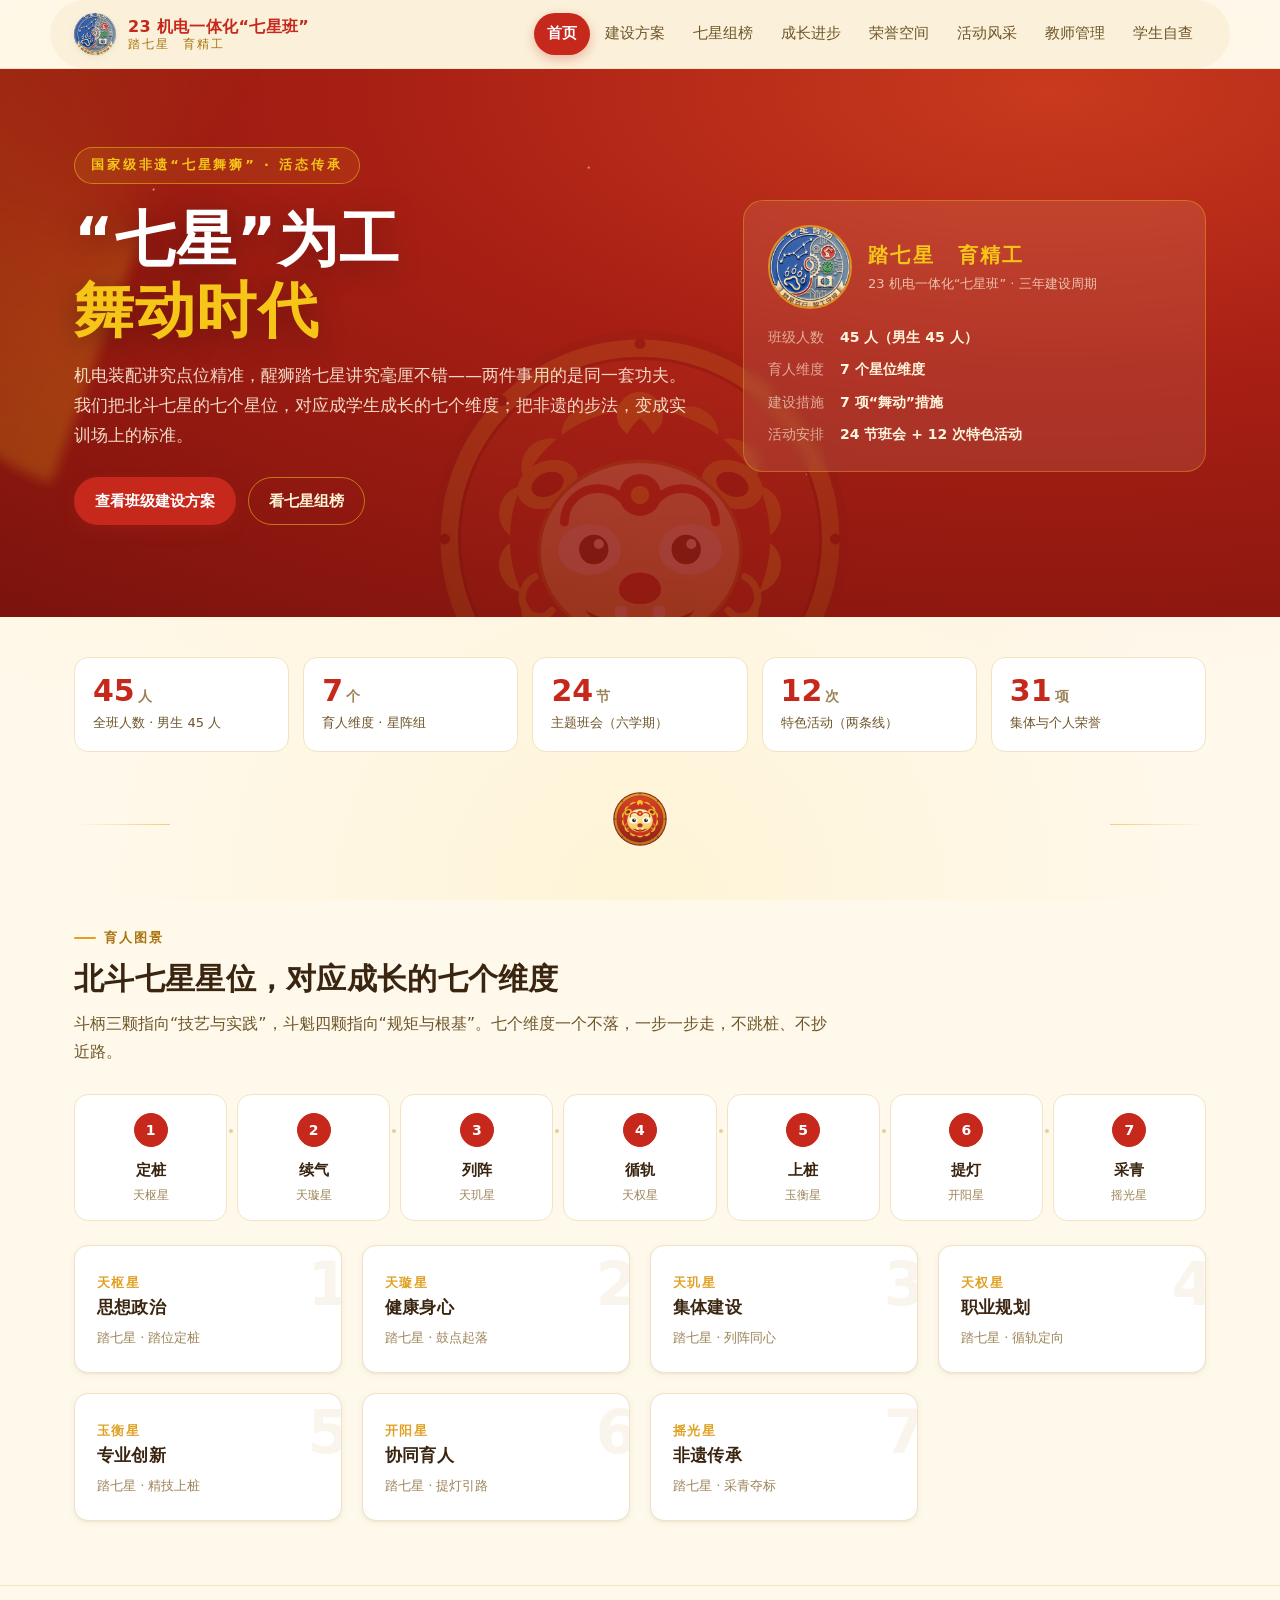
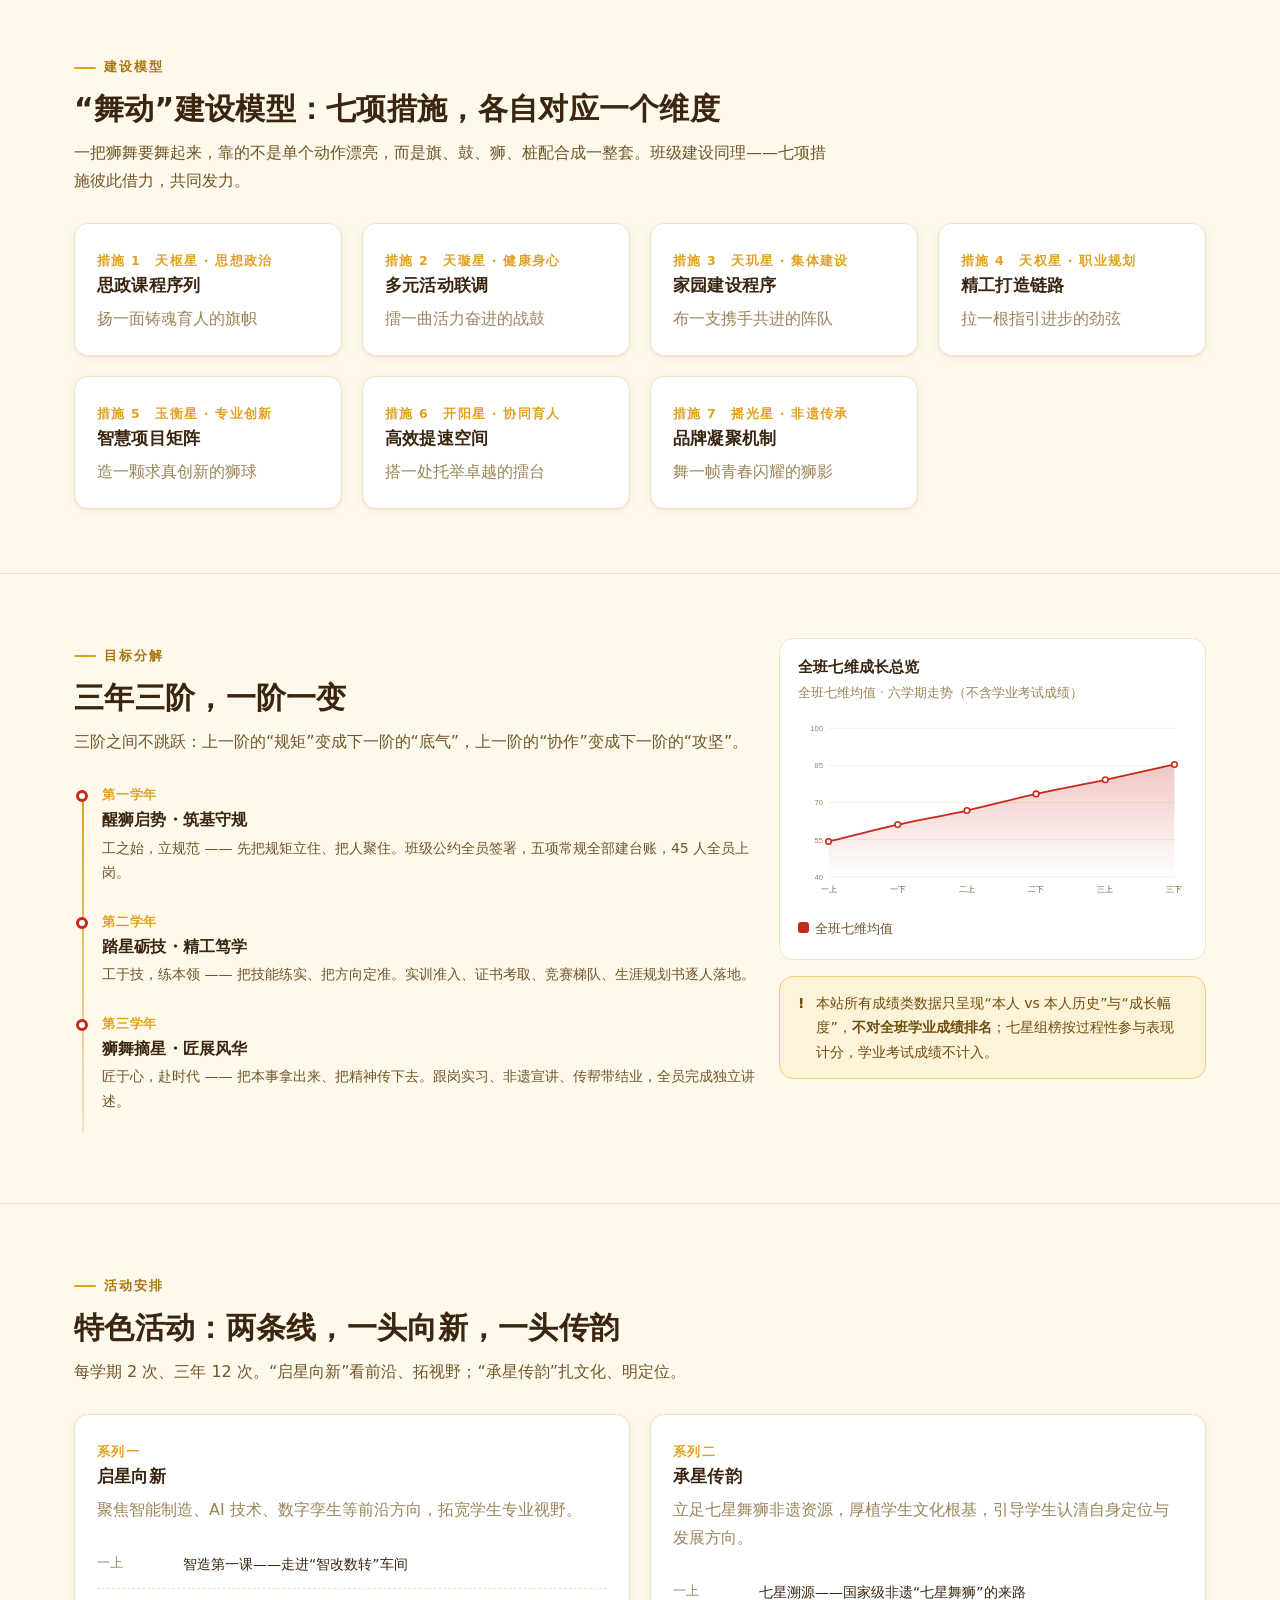
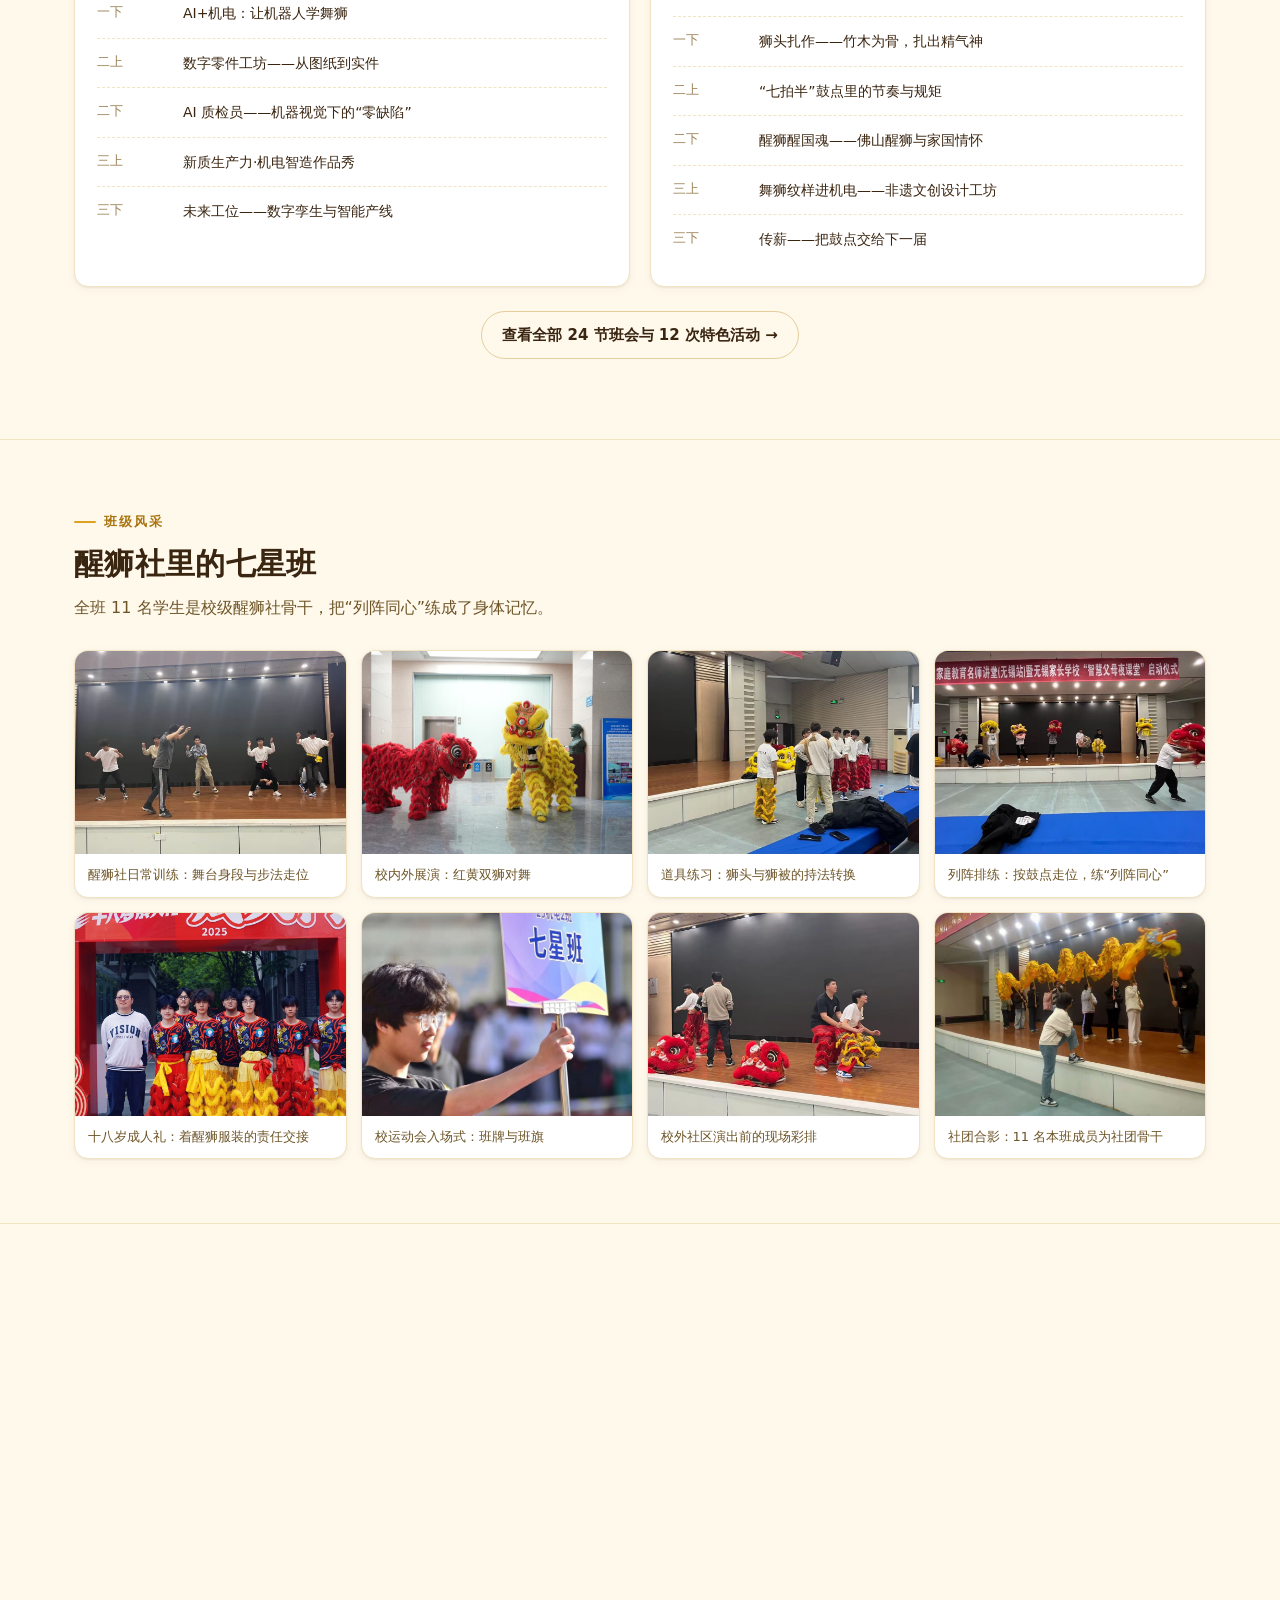
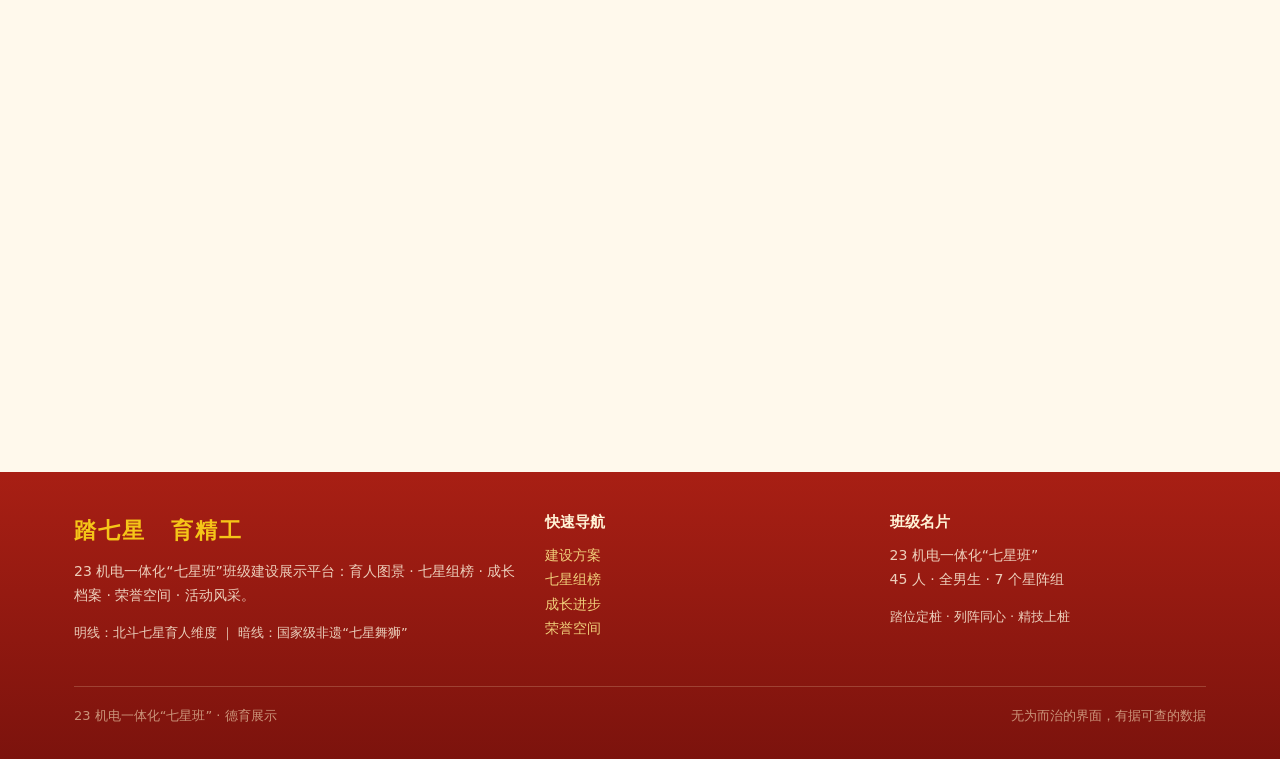
==== commit ec3ae28e: "更新班训：踏星笃行 智工守规 → 踏七星 育精工" ====
--- a/index.html
+++ b/index.html
@@ -17,7 +17,7 @@
   <div class="wrap bar">
     <a class="brand" href="index.html">
       <img src="assets/img/badge.jpg" alt="七星班班徽：北斗七星、齿轮与醒狮头纹样">
-      <span class="t"><b>23 机电一体化“七星班”</b><span>踏星笃行　智工守规</span></span>
+      <span class="t"><b>23 机电一体化“七星班”</b><span>踏七星　育精工</span></span>
     </a>
     <button class="nav-toggle" type="button" aria-label="展开导航" aria-expanded="false"><span></span></button>
     <nav class="nav" aria-label="站点导航">
@@ -55,7 +55,7 @@
         <div class="badge-wrap">
           <img src="assets/img/badge.jpg" alt="七星班班徽">
           <div>
-            <div class="motto">踏星笃行　智工守规</div>
+            <div class="motto">踏七星　育精工</div>
             <div class="sub">23 机电一体化“七星班” · 三年建设周期</div>
           </div>
         </div>
@@ -192,7 +192,7 @@
   <div class="wrap">
     <div class="cols">
       <div>
-        <div class="motto">踏星笃行　智工守规</div>
+        <div class="motto">踏七星　育精工</div>
         <p>23 机电一体化“七星班”班级建设展示平台：育人图景 · 七星组榜 · 成长档案 · 荣誉空间 · 活动风采。</p>
         <p class="small">明线：北斗七星育人维度 ｜ 暗线：国家级非遗“七星舞狮”</p>
       </div>
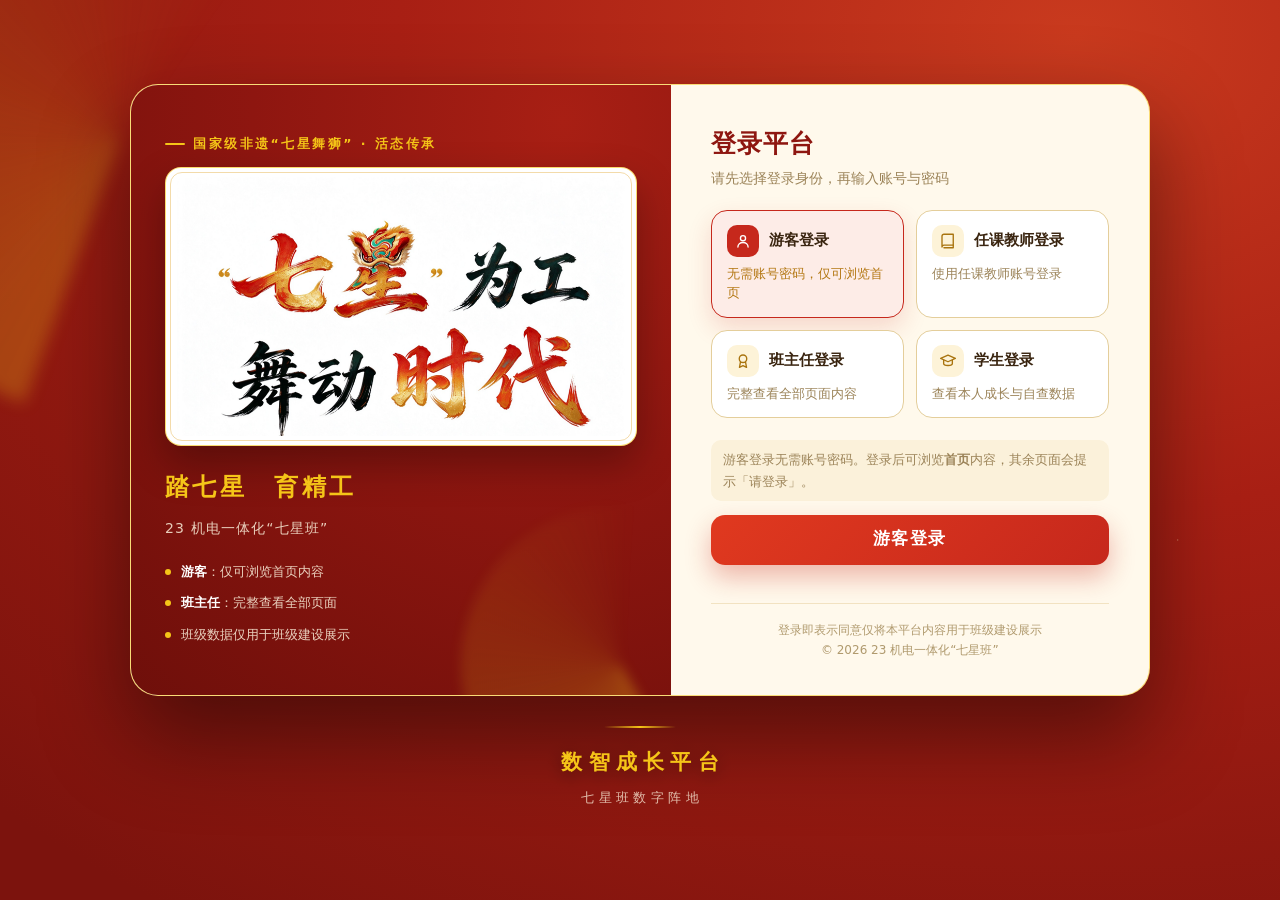
==== commit b23cc68a: "新增登录页与分级访问控制 - 新增 login.html：游客 / 任课教师 / 班主任 / 学生四种登录身份 - 新增 assets/js/auth.js：登录态管理 + 全站访问守卫（未登录跳登录" ====
--- a/index.html
+++ b/index.html
@@ -9,6 +9,7 @@
 <link rel="stylesheet" href="assets/css/base.css">
 <link rel="stylesheet" href="assets/css/components.css">
 <link rel="stylesheet" href="assets/css/pages.css">
+<script src="assets/js/auth.js" data-guard></script>
 </head>
 <body>
 <a class="skip-link" href="#main">跳到主要内容</a>
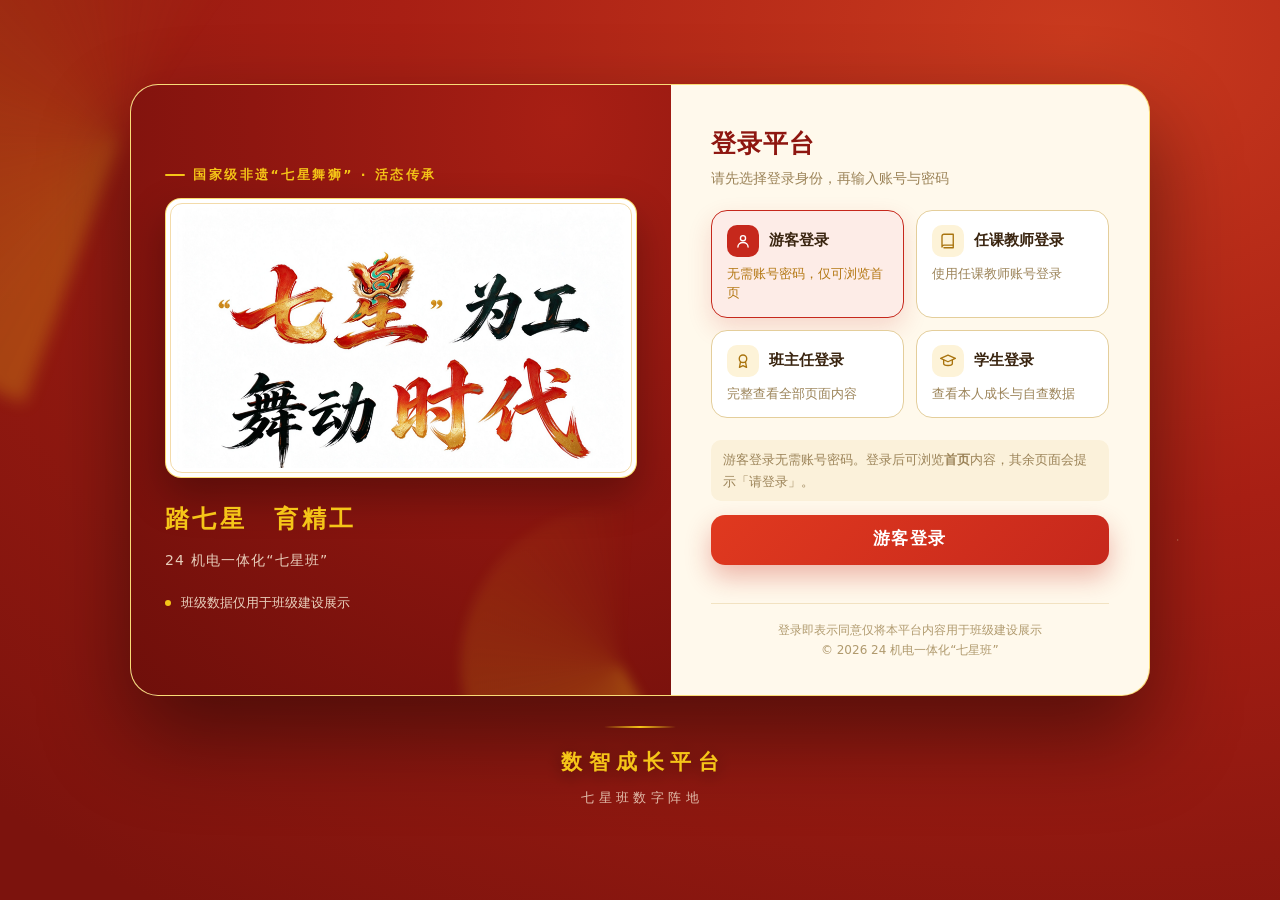
==== commit 8fcba4e6: "班级名改 24 机电一体化；门禁文案改「相应权限」；新增学生账号（李世博）仅可看本人成长与自查 - 全站「23 机电一体化」→「24 机电一体化」（12 个文件 51 处） - 访问受限层文案：需使用" ====
--- a/index.html
+++ b/index.html
@@ -3,8 +3,8 @@
 <head>
 <meta charset="UTF-8">
 <meta name="viewport" content="width=device-width, initial-scale=1">
-<title>首页 · 23 机电一体化“七星班”</title>
-<meta name="description" content="23 机电一体化“七星班”班级建设展示平台：踏七星育人图景、舞动建设模型、七星组榜、成长进步与荣誉空间。">
+<title>首页 · 24 机电一体化“七星班”</title>
+<meta name="description" content="24 机电一体化“七星班”班级建设展示平台：踏七星育人图景、舞动建设模型、七星组榜、成长进步与荣誉空间。">
 <link rel="icon" href="assets/img/badge.jpg">
 <link rel="stylesheet" href="assets/css/base.css">
 <link rel="stylesheet" href="assets/css/components.css">
@@ -18,7 +18,7 @@
   <div class="wrap bar">
     <a class="brand" href="index.html">
       <img src="assets/img/badge.jpg" alt="七星班班徽：北斗七星、齿轮与醒狮头纹样">
-      <span class="t"><b>23 机电一体化“七星班”</b><span>踏七星　育精工</span></span>
+      <span class="t"><b>24 机电一体化“七星班”</b><span>踏七星　育精工</span></span>
     </a>
     <button class="nav-toggle" type="button" aria-label="展开导航" aria-expanded="false"><span></span></button>
     <nav class="nav" aria-label="站点导航">
@@ -57,7 +57,7 @@
           <img src="assets/img/badge.jpg" alt="七星班班徽">
           <div>
             <div class="motto">踏七星　育精工</div>
-            <div class="sub">23 机电一体化“七星班” · 三年建设周期</div>
+            <div class="sub">24 机电一体化“七星班” · 三年建设周期</div>
           </div>
         </div>
         <dl>
@@ -194,7 +194,7 @@
     <div class="cols">
       <div>
         <div class="motto">踏七星　育精工</div>
-        <p>23 机电一体化“七星班”班级建设展示平台：育人图景 · 七星组榜 · 成长档案 · 荣誉空间 · 活动风采。</p>
+        <p>24 机电一体化“七星班”班级建设展示平台：育人图景 · 七星组榜 · 成长档案 · 荣誉空间 · 活动风采。</p>
         <p class="small">明线：北斗七星育人维度 ｜ 暗线：国家级非遗“七星舞狮”</p>
       </div>
       <div>
@@ -206,12 +206,12 @@
       </div>
       <div>
         <h4>班级名片</h4>
-        <p>23 机电一体化“七星班”<br>45 人 · 全男生 · 7 个星阵组</p>
+        <p>24 机电一体化“七星班”<br>45 人 · 全男生 · 7 个星阵组</p>
         <p class="small">踏位定桩 · 列阵同心 · 精技上桩</p>
       </div>
     </div>
     <div class="legal">
-      <span>23 机电一体化“七星班” · 德育展示</span>
+      <span>24 机电一体化“七星班” · 德育展示</span>
       <span>无为而治的界面，有据可查的数据</span>
     </div>
   </div>
